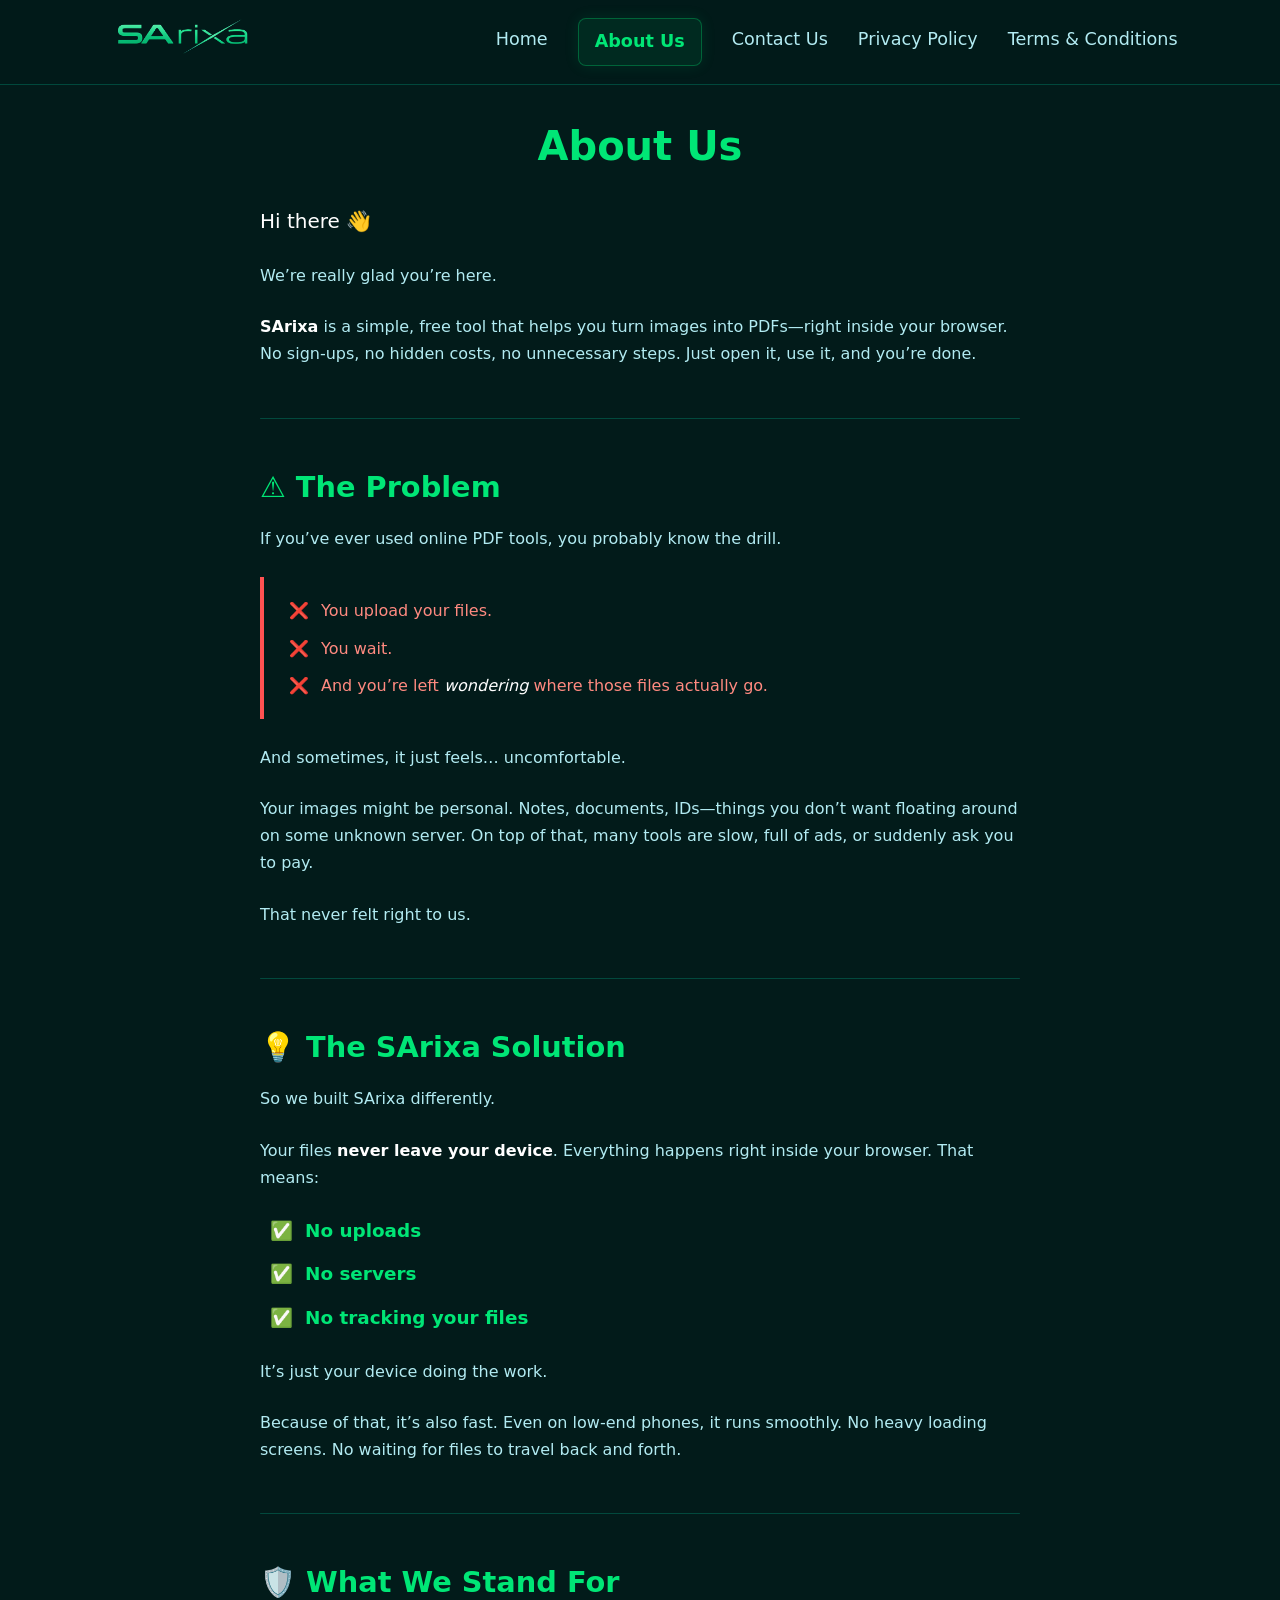
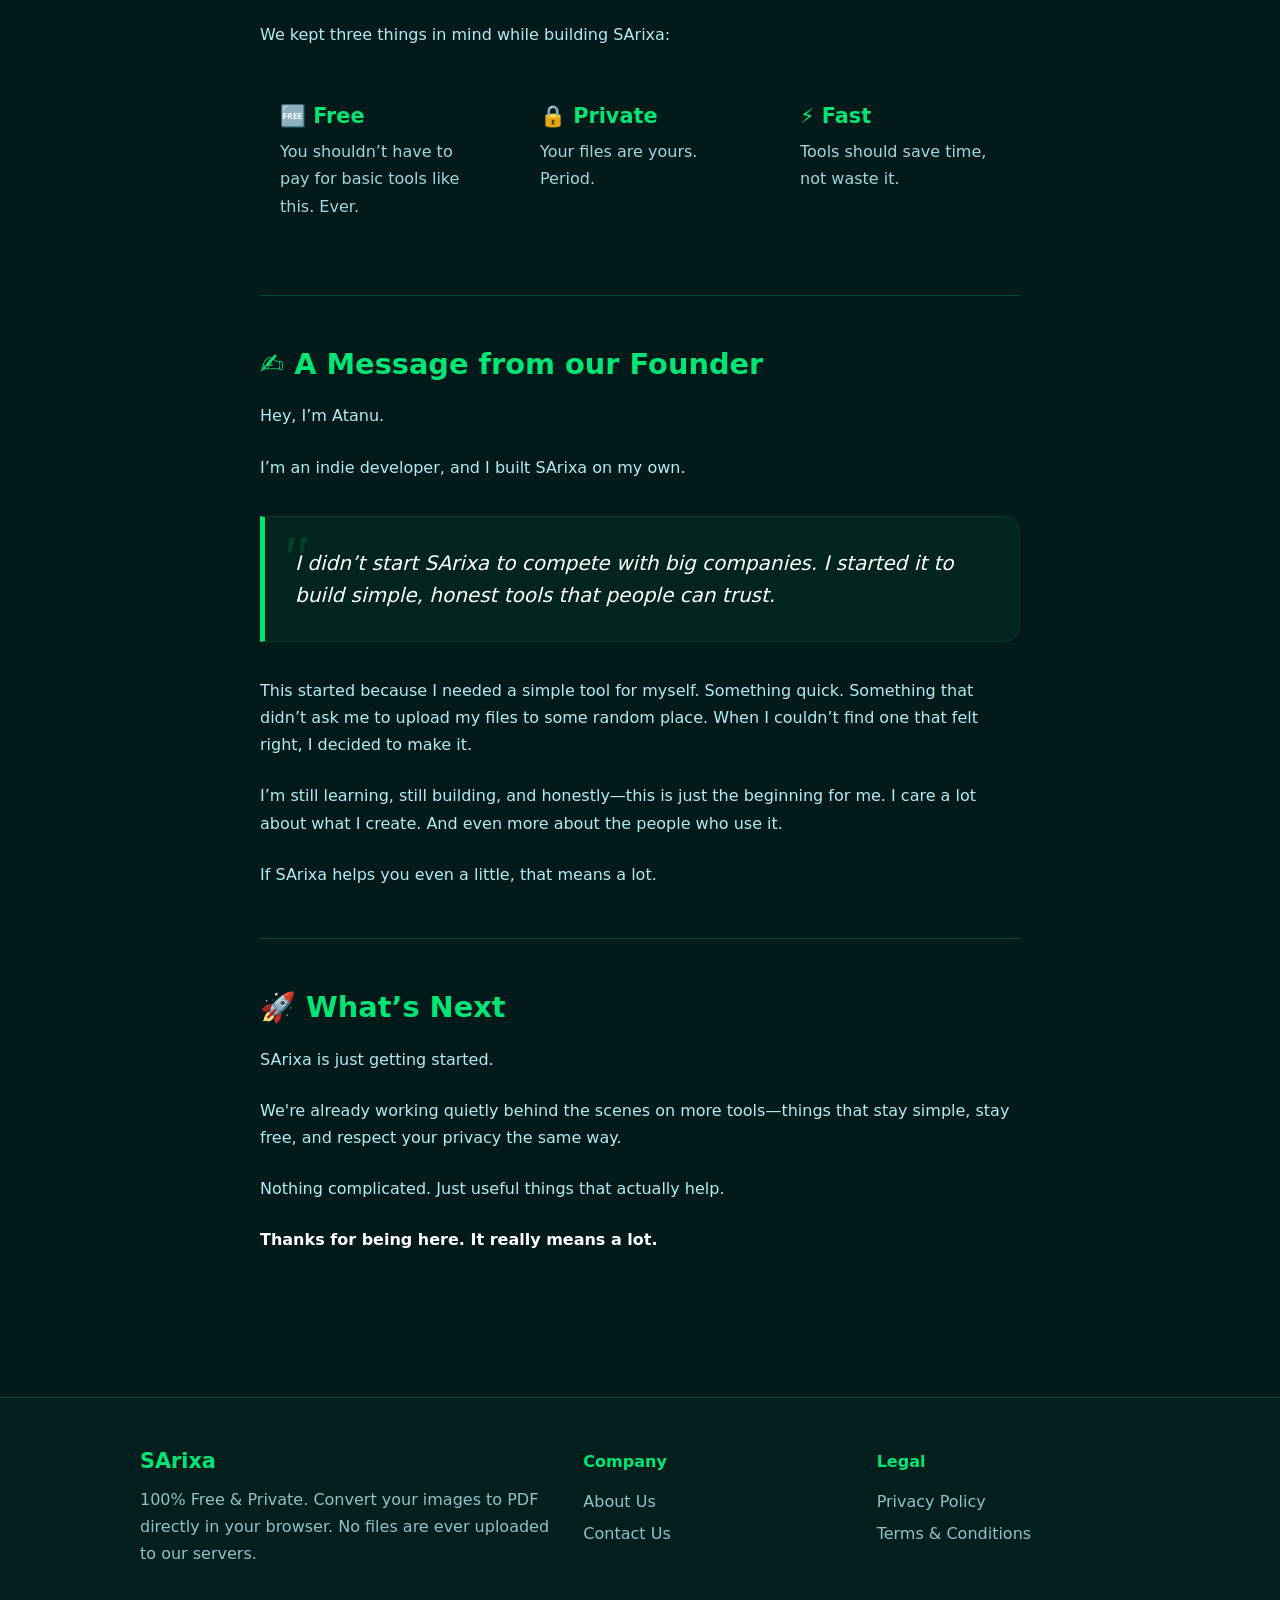
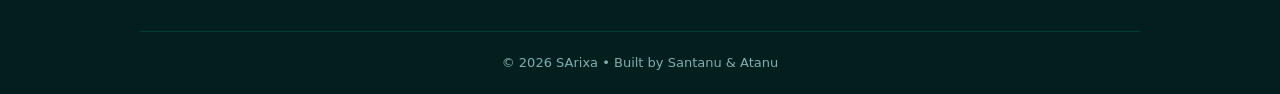
==== about.html @ 96900086 "Add files via upload" ====
<!DOCTYPE html>
<html lang="en">
<head>
    <meta charset="UTF-8">
    <meta name="viewport" content="width=device-width, initial-scale=1.0">
    
    <link rel="stylesheet" href="css/global.css">
    <link rel="icon" type="image/jpeg" href="assets/Main_logo.png">
    <link rel="preload" href="assets/SArixa_logo.png" as="image">
    <title>About Us • SArixa</title>
    
    <style>
        /* =========================================
           ABOUT US PAGE SPECIFIC STYLES
        ========================================= */
        .container {
            max-width: 800px;
            margin: 0 auto;
            padding: 120px 20px 80px;
        }

        h1, h2, h3 {
            color: var(--accent-primary);
            line-height: 1.3;
            margin-bottom: 1.2rem;
            font-weight: 700;
        }

        h1 {
            font-size: 2.5rem;
            margin-bottom: 2rem;
            text-align: center;
        }

        h2 {
            font-size: 1.8rem;
            margin-top: 1rem;
            display: flex;
            align-items: center;
            gap: 10px;
        }

        h3 {
            font-size: 1.3rem;
            margin-bottom: 0.5rem;
        }

        p { margin-bottom: 1.5rem; }
        strong, b { color: var(--text-bright); font-weight: 600; }
        em, i { color: var(--text-bright); font-style: italic; }

        hr {
            border: none;
            border-top: 1px solid rgba(0, 255, 200, 0.2);
            margin: 50px 0;
            border-radius: 2px;
        }

        /* The Problem Section - Warning Box */
        .problem-box {
            background: var(--warning-bg);
            border: 1px solid var(--warning-border);
            border-left: 4px solid var(--accent-secondary);
            border-radius: 0 12px 12px 0;
            padding: 20px 25px;
            margin: 25px 0;
        }

        .problem-box ul { list-style: none; }
        .problem-box li {
            margin-bottom: 10px;
            display: flex;
            align-items: flex-start;
            gap: 12px;
            color: #ff8a80;
        }
        .problem-box li:last-child { margin-bottom: 0; }

        /* The Solution Section - Check List */
        .solution-list {
            list-style: none;
            margin: 20px 0 25px 0;
            padding-left: 10px;
        }
        .solution-list li {
            margin-bottom: 12px;
            display: flex;
            align-items: center;
            gap: 12px;
            font-size: 1.15rem;
        }
        .solution-list li strong { color: var(--accent-primary); }

        /* What We Stand For - CSS Grid Cards */
        .values-grid {
            display: grid;
            grid-template-columns: repeat(auto-fit, minmax(220px, 1fr));
            gap: 20px;
            margin: 30px 0;
        }

        .value-card {
            background: var(--card-bg);
            border: 1px solid var(--card-border);
            border-radius: 12px;
            padding: 25px 20px;
            transition: transform 0.2s ease, box-shadow 0.2s ease;
        }

        .value-card:hover {
            transform: translateY(-3px);
            box-shadow: 0 8px 24px rgba(0, 230, 118, 0.08);
            border-color: rgba(0, 255, 200, 0.3);
        }

        .value-card p {
            margin-bottom: 0;
            font-size: 1rem;
            opacity: 0.9;
        }

        /* A Note From Me - Blockquote */
        .highlight-quote {
            background: rgba(0, 230, 118, 0.05);
            border: 1px solid rgba(0, 230, 118, 0.1);
            border-left: 5px solid var(--accent-primary);
            border-radius: 0 16px 16px 0;
            padding: 30px;
            margin: 35px 0;
            font-size: 1.25rem;
            font-style: italic;
            color: var(--text-bright);
            line-height: 1.6;
            position: relative;
        }

        .highlight-quote::before {
            content: '"';
            position: absolute;
            top: 10px;
            left: 15px;
            font-size: 4rem;
            color: rgba(0, 230, 118, 0.15);
            font-family: Georgia, serif;
            line-height: 1;
        }

        .intro-lead {
            font-size: 1.25rem;
            color: var(--text-bright);
        }
    </style>
</head>
<body>

    <header class="navbar">
       <div class="logo">
        <a href="index.html">
         <img src="assets/SArixa_logo.png" alt="SArixa Logo" width="160" height="40" fetchpriority="high">
        </a>
      </div>
      
      <div class="hamburger">
          <span></span>
          <span></span>
          <span></span>
      </div>

       <nav id="nav-links">
         <a href="index.html">Home</a>
         <a href="about.html">About Us</a>
         <a href="contact.html">Contact Us</a>
         <a href="privacy.html">Privacy Policy</a>
         <a href="terms.html">Terms & Conditions</a>
       </nav>
    </header>

    <main class="container">
        
        <h1>About Us</h1>
        
        <p class="intro-lead">Hi there 👋</p>
        <p>We’re really glad you’re here.</p>
        <p><strong>SArixa</strong> is a simple, free tool that helps you turn images into PDFs—right inside your browser. No sign-ups, no hidden costs, no unnecessary steps. Just open it, use it, and you’re done.</p>

        <hr>

        <h2>⚠️ The Problem</h2>
        <p>If you’ve ever used online PDF tools, you probably know the drill.</p>
        
        <div class="problem-box">
            <ul>
                <li>❌ <span>You upload your files.</span></li>
                <li>❌ <span>You wait.</span></li>
                <li>❌ <span>And you’re left <em>wondering</em> where those files actually go.</span></li>
            </ul>
        </div>

        <p>And sometimes, it just feels… uncomfortable.</p>
        <p>Your images might be personal. Notes, documents, IDs—things you don’t want floating around on some unknown server. On top of that, many tools are slow, full of ads, or suddenly ask you to pay.</p>
        <p>That never felt right to us.</p>

        <hr>

        <h2>💡 The SArixa Solution</h2>
        <p>So we built SArixa differently.</p>
        <p>Your files <strong>never leave your device</strong>. Everything happens right inside your browser. That means:</p>
        
        <ul class="solution-list">
            <li>✅ <strong>No uploads</strong></li>
            <li>✅ <strong>No servers</strong></li>
            <li>✅ <strong>No tracking your files</strong></li>
        </ul>

        <p>It’s just your device doing the work.</p>
        <p>Because of that, it’s also fast. Even on low-end phones, it runs smoothly. No heavy loading screens. No waiting for files to travel back and forth.</p>

        <hr>

        <h2>🛡️ What We Stand For</h2>
        <p>We kept three things in mind while building SArixa:</p>
        
        <div class="values-grid">
            <div class="value-card">
                <h3>🆓 Free</h3>
                <p>You shouldn’t have to pay for basic tools like this. Ever.</p>
            </div>
            <div class="value-card">
                <h3>🔒 Private</h3>
                <p>Your files are yours. Period.</p>
            </div>
            <div class="value-card">
                <h3>⚡ Fast</h3>
                <p>Tools should save time, not waste it.</p>
            </div>
        </div>

        <hr>

        <h2>✍️ A Message from our Founder</h2>
        <p>Hey, I’m Atanu.</p>
        <p>I’m an indie developer, and I built SArixa on my own.</p>

        <blockquote class="highlight-quote">
            I didn’t start SArixa to compete with big companies. I started it to build simple, honest tools that people can trust.
        </blockquote>

        <p>This started because I needed a simple tool for myself. Something quick. Something that didn’t ask me to upload my files to some random place. When I couldn’t find one that felt right, I decided to make it.</p>
        <p>I’m still learning, still building, and honestly—this is just the beginning for me. I care a lot about what I create. And even more about the people who use it.</p>
        <p>If SArixa helps you even a little, that means a lot.</p>

        <hr>

        <h2>🚀 What’s Next</h2>
        <p>SArixa is just getting started.</p>
        <p>We're already working quietly behind the scenes on more tools—things that stay simple, stay free, and respect your privacy the same way.</p>
        <p>Nothing complicated. Just useful things that actually help.</p>
        <p><strong>Thanks for being here. It really means a lot.</strong></p>

    </main>

    <footer class="footer">
        <div class="footer-container">
            <div class="footer-col brand-col">
                <h3>SArixa</h3>
                <p>100% Free & Private. Convert your images to PDF directly in your browser. No files are ever uploaded to our servers.</p>
            </div>

            <div class="footer-col">
                <h4>Company</h4>
                <ul>
                    <li><a href="about.html">About Us</a></li>
                    <li><a href="contact.html">Contact Us</a></li>
                </ul>
            </div>

            <div class="footer-col">
                <h4>Legal</h4>
                <ul>
                    <li><a href="privacy.html">Privacy Policy</a></li>
                    <li><a href="terms.html">Terms & Conditions</a></li>
                </ul>
            </div>
        </div>

        <div class="footer-bottom">
            © 2026 SArixa • Built by Santanu & Atanu
        </div>
    </footer>

    <script src="js/global.js" defer></script>

</body>
</html>
---- css/global.css ----
:root {
    --bg-color: #021b1a; --text-main: #b2ebf2; --text-bright: #ffffff;
    --accent-primary: #00e676; --accent-secondary: #ff5252;
}

* { box-sizing: border-box; margin: 0; padding: 0; }

body {
    background-color: var(--bg-color); color: var(--text-main);
    font-family: system-ui, -apple-system, sans-serif;
    line-height: 1.7; overflow-x: hidden; -webkit-font-smoothing: antialiased;
}

/* =========================================
   NAVBAR (DESKTOP)
========================================= */
.navbar {
    display: flex; justify-content: space-between; align-items: center;
    padding: 18px 8%; border-bottom: 1px solid rgba(0, 255, 200, 0.2);
    background: rgba(2, 27, 26, 0.95); backdrop-filter: blur(10px);
    position: fixed; top: 0; left: 0; width: 100%; z-index: 1000;
    transition: transform 0.3s ease-in-out;
}

.navbar.hidden-nav {
    transform: translateY(-100%);
}

.logo img { height: 40px; width: 160px; object-fit: contain; aspect-ratio: 4 / 1; }

.navbar nav { display: flex; align-items: center; gap: 30px; }

.navbar nav a {
    color: var(--text-main); text-decoration: none; font-size: 1.1rem;
    position: relative; padding-bottom: 5px; transition: 0.3s;
}

/* Magic Line (Hover State) */
.navbar nav a::after {
    content: ''; position: absolute; bottom: 0; left: 50%;
    transform: translateX(-50%); width: 0; height: 2px;
    background-color: var(--accent-primary); transition: 0.3s;
}
.navbar nav a:hover::after { width: 100%; }
.navbar nav a:hover { color: var(--accent-primary); }

/* Distinct Active State */
.navbar nav a.active {
    color: var(--accent-primary) !important; 
    font-weight: 700;
    background: rgba(0, 230, 118, 0.08); 
    padding: 8px 16px; 
    border: 1px solid rgba(0, 230, 118, 0.3); 
    border-radius: 8px;
    box-shadow: 0 0 15px rgba(0, 230, 118, 0.1); 
}
.navbar nav a.active::after {
    display: none; /* Hide magic line on active page */
}

/* Hamburger Icon */
.hamburger { display: none; flex-direction: column; cursor: pointer; gap: 5px; z-index: 1001; }
.hamburger span { width: 25px; height: 3px; background: var(--accent-primary); border-radius: 3px; transition: 0.3s; }

/* =========================================
   FOOTER
========================================= */
.footer { background: rgba(0, 255, 200, 0.02); border-top: 1px solid rgba(0, 255, 200, 0.2); padding: 50px 20px 20px; margin-top: 40px; }
.footer-container { max-width: 1000px; margin: 0 auto; display: flex; flex-wrap: wrap; justify-content: space-between; gap: 30px; }
.footer-col { flex: 1 1 150px; } .brand-col { flex: 1 1 300px; }
.footer h3, .footer h4 { margin: 0 0 10px 0; color: var(--accent-primary); }
.footer p, .footer a { color: var(--text-main); text-decoration: none; opacity: 0.8; transition: 0.3s; }
.footer a:hover { color: var(--accent-primary); opacity: 1; }
.footer ul { list-style: none; line-height: 2; }
.footer-bottom { max-width: 1000px; margin: 40px auto 0; padding-top: 20px; border-top: 1px solid rgba(0, 255, 200, 0.2); text-align: center; font-size: 13px; opacity: 0.7; }

/* =========================================
   MOBILE RESPONSIVE (NAVBAR)
========================================= */
@media (max-width: 900px) {
    .hamburger { display: flex; }
    .navbar nav {
        position: absolute; top: 100%; left: 0; width: 100%;
        background: #021b1a; flex-direction: column; gap: 10px;
        padding: 0; max-height: 0; overflow: hidden; opacity: 0;
        transition: 0.4s ease-in-out; border-bottom: 0 solid rgba(0, 255, 200, 0.2);
    }
    .navbar nav.active { max-height: 400px; padding: 20px 0; opacity: 1; border-bottom: 1px solid rgba(0, 255, 200, 0.2); }
    .navbar nav a {
        width: 80%; text-align: center; padding: 10px; border: 1px solid rgba(0, 255, 200, 0.4);
        border-radius: 8px; background: rgba(0, 255, 200, 0.05); font-weight: 500;
    }
    .navbar nav a::after { display: none; }
    
    /* Hover state for mobile */
    .navbar nav a:hover { background: rgba(0, 255, 200, 0.15); transform: translateY(-2px); }
    
    /* Distinct Active state for mobile */
    .navbar nav a.active { 
        background: rgba(0, 230, 118, 0.2) !important; 
        border-color: var(--accent-primary) !important; 
        transform: scale(1.05); 
    }
}
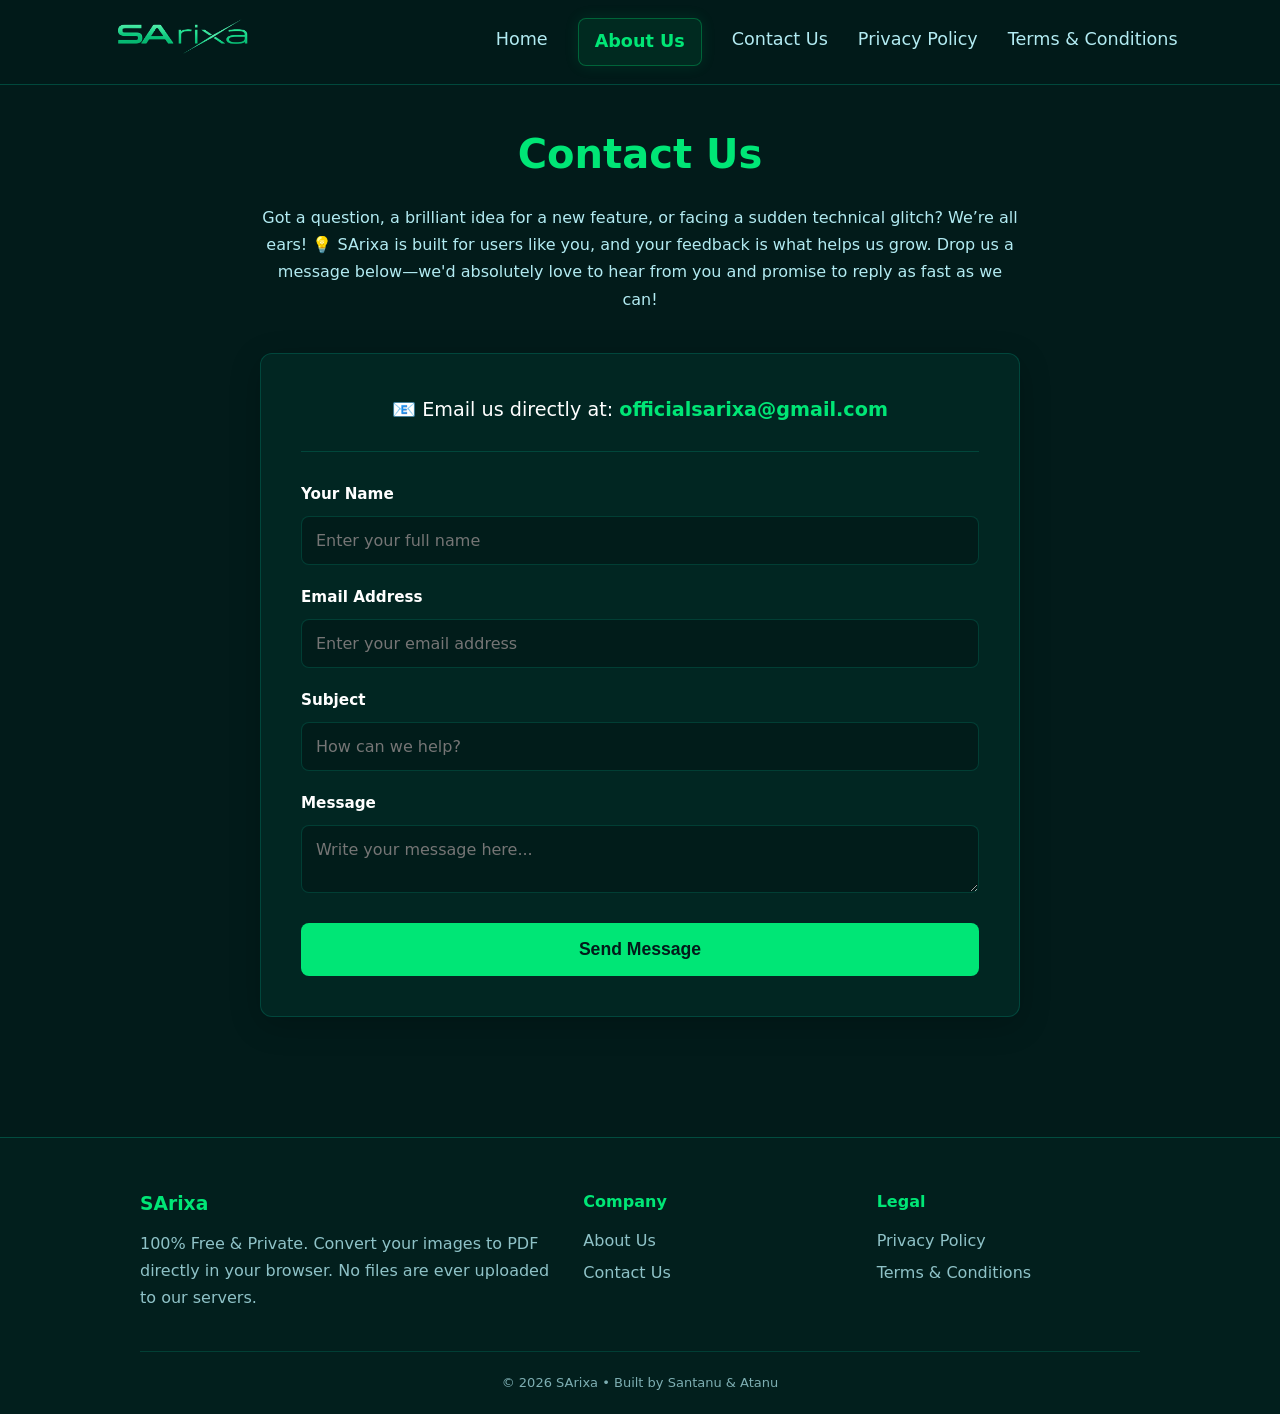
==== commit 78c5130a: "" ====
--- a/about.html
+++ b/about.html
@@ -4,151 +4,170 @@
     <meta charset="UTF-8">
     <meta name="viewport" content="width=device-width, initial-scale=1.0">
     
+    <title>Contact Us • SArixa</title>
+    <meta name="description" content="Get in touch with SArixa. Have a question, feedback, or facing a glitch with our free Image to PDF converter? Drop us a message today!">
+    <link rel="canonical" href="https://sarixa-tools.vercel.app/contact.html">
+    
+    <meta property="og:title" content="Contact Us • SArixa">
+    <meta property="og:description" content="Get in touch with SArixa. Have a question, feedback, or facing a glitch? Drop us a message today!">
+    <meta property="og:type" content="website">
+    <meta property="og:url" content="https://sarixa-tools.vercel.app/contact.html">
+    <meta property="og:image" content="https://sarixa-tools.vercel.app/assets/SArixa_logo.png">
+
+    <script type="application/ld+json">
+    {
+      "@context": "https://schema.org",
+      "@type": "ContactPage",
+      "name": "SArixa Contact Support",
+      "url": "https://sarixa-tools.vercel.app/contact.html",
+      "description": "Contact page for SArixa Image to PDF converter. Send us your feedback or support requests."
+    }
+    </script>
+    
     <link rel="stylesheet" href="css/global.css">
-    <link rel="icon" type="image/jpeg" href="assets/Main_logo.png">
-    <link rel="preload" href="assets/SArixa_logo.png" as="image">
-    <title>About Us • SArixa</title>
+    
+    <link rel="icon" type="image/png" href="assets/Main_logo.png">
+    <link rel="preload" href="assets/SArixa_logo.png" as="image" fetchpriority="high">
     
     <style>
         /* =========================================
-           ABOUT US PAGE SPECIFIC STYLES
+           CONTACT PAGE SPECIFIC STYLES
         ========================================= */
+        /* Minimal Reset for CLS Prevention */
+        body { margin: 0; padding: 0; }
+        img { max-width: 100%; height: auto; }
+
+        :root {
+            /* এই পেজের ফর্মের ইনপুটের জন্য আলাদা ব্যাকগ্রাউন্ড কালার */
+            --input-bg: rgba(2, 27, 26, 0.8);
+        }
+
         .container {
             max-width: 800px;
             margin: 0 auto;
             padding: 120px 20px 80px;
         }
 
-        h1, h2, h3 {
-            color: var(--accent-primary);
-            line-height: 1.3;
-            margin-bottom: 1.2rem;
+        h1 {
+            color: var(--accent-primary, #00e676);
+            font-size: 2.5rem;
+            margin-bottom: 1rem;
+            text-align: center;
             font-weight: 700;
         }
 
-        h1 {
-            font-size: 2.5rem;
-            margin-bottom: 2rem;
+        .intro-text {
             text-align: center;
-        }
-
-        h2 {
-            font-size: 1.8rem;
-            margin-top: 1rem;
+            margin-bottom: 40px;
+        }
+
+        .contact-container {
+            background: var(--card-bg, rgba(0, 255, 200, 0.05));
+            border: 1px solid var(--card-border, rgba(0, 255, 200, 0.15));
+            border-radius: 12px;
+            padding: 40px;
+            box-shadow: 0 8px 32px rgba(0,0,0,0.2);
+        }
+
+        .email-info {
+            text-align: center;
+            font-size: 1.2rem;
+            margin-bottom: 30px;
+            padding-bottom: 25px;
+            border-bottom: 1px solid var(--card-border, rgba(0, 255, 200, 0.15));
+            color: var(--text-bright, #fff);
+        }
+
+        .email-info a {
+            color: var(--accent-primary, #00e676);
+            text-decoration: none;
+            font-weight: 600;
+        }
+
+        .contact-form {
             display: flex;
-            align-items: center;
-            gap: 10px;
-        }
-
-        h3 {
-            font-size: 1.3rem;
-            margin-bottom: 0.5rem;
-        }
-
-        p { margin-bottom: 1.5rem; }
-        strong, b { color: var(--text-bright); font-weight: 600; }
-        em, i { color: var(--text-bright); font-style: italic; }
-
-        hr {
+            flex-direction: column;
+            gap: 20px;
+        }
+
+        .form-group {
+            display: flex;
+            flex-direction: column;
+            gap: 8px;
+        }
+
+        .contact-form label {
+            color: var(--text-bright, #fff);
+            font-weight: 600;
+            font-size: 0.95rem;
+        }
+
+        .contact-form input, 
+        .contact-form textarea {
+            width: 100%;
+            padding: 14px;
+            background-color: var(--input-bg);
+            border: 1px solid var(--card-border, rgba(0, 255, 200, 0.15));
+            border-radius: 8px;
+            color: var(--text-bright, #fff);
+            font-size: 1rem;
+            font-family: inherit;
+            transition: all 0.3s ease;
+        }
+
+        .contact-form input:focus, 
+        .contact-form textarea:focus {
+            outline: none;
+            border-color: var(--accent-primary, #00e676);
+            box-shadow: 0 0 0 2px rgba(0, 230, 118, 0.2);
+        }
+
+        .submit-btn {
+            background-color: var(--accent-primary, #00e676);
+            color: #021b1a;
             border: none;
-            border-top: 1px solid rgba(0, 255, 200, 0.2);
-            margin: 50px 0;
-            border-radius: 2px;
-        }
-
-        /* The Problem Section - Warning Box */
-        .problem-box {
-            background: var(--warning-bg);
-            border: 1px solid var(--warning-border);
-            border-left: 4px solid var(--accent-secondary);
-            border-radius: 0 12px 12px 0;
-            padding: 20px 25px;
-            margin: 25px 0;
-        }
-
-        .problem-box ul { list-style: none; }
-        .problem-box li {
-            margin-bottom: 10px;
-            display: flex;
-            align-items: flex-start;
-            gap: 12px;
-            color: #ff8a80;
-        }
-        .problem-box li:last-child { margin-bottom: 0; }
-
-        /* The Solution Section - Check List */
-        .solution-list {
-            list-style: none;
-            margin: 20px 0 25px 0;
-            padding-left: 10px;
-        }
-        .solution-list li {
-            margin-bottom: 12px;
-            display: flex;
-            align-items: center;
-            gap: 12px;
-            font-size: 1.15rem;
-        }
-        .solution-list li strong { color: var(--accent-primary); }
-
-        /* What We Stand For - CSS Grid Cards */
-        .values-grid {
-            display: grid;
-            grid-template-columns: repeat(auto-fit, minmax(220px, 1fr));
-            gap: 20px;
-            margin: 30px 0;
-        }
-
-        .value-card {
-            background: var(--card-bg);
-            border: 1px solid var(--card-border);
-            border-radius: 12px;
-            padding: 25px 20px;
-            transition: transform 0.2s ease, box-shadow 0.2s ease;
-        }
-
-        .value-card:hover {
-            transform: translateY(-3px);
-            box-shadow: 0 8px 24px rgba(0, 230, 118, 0.08);
-            border-color: rgba(0, 255, 200, 0.3);
-        }
-
-        .value-card p {
-            margin-bottom: 0;
-            font-size: 1rem;
-            opacity: 0.9;
-        }
-
-        /* A Note From Me - Blockquote */
-        .highlight-quote {
-            background: rgba(0, 230, 118, 0.05);
-            border: 1px solid rgba(0, 230, 118, 0.1);
-            border-left: 5px solid var(--accent-primary);
-            border-radius: 0 16px 16px 0;
-            padding: 30px;
-            margin: 35px 0;
-            font-size: 1.25rem;
-            font-style: italic;
-            color: var(--text-bright);
-            line-height: 1.6;
-            position: relative;
-        }
-
-        .highlight-quote::before {
-            content: '"';
-            position: absolute;
-            top: 10px;
-            left: 15px;
-            font-size: 4rem;
-            color: rgba(0, 230, 118, 0.15);
-            font-family: Georgia, serif;
-            line-height: 1;
-        }
-
-        .intro-lead {
-            font-size: 1.25rem;
-            color: var(--text-bright);
-        }
+            padding: 16px;
+            font-size: 1.1rem;
+            border-radius: 8px;
+            cursor: pointer;
+            transition: all 0.3s ease;
+            font-weight: bold;
+            margin-top: 10px;
+        }
+
+        .submit-btn:hover:not(:disabled) {
+            background-color: #00c853;
+            transform: translateY(-2px);
+            box-shadow: 0 8px 24px rgba(0, 230, 118, 0.2);
+        }
+
+        .submit-btn:disabled {
+            opacity: 0.6;
+            cursor: not-allowed;
+        }
+
+        /* Success/Error Message Style */
+        #status {
+            display: none;
+            text-align: center;
+            padding: 15px;
+            margin-top: 20px;
+            border-radius: 8px;
+            font-weight: 600;
+            animation: fadeIn 0.5s ease;
+        }
+
+        @keyframes fadeIn {
+            from { opacity: 0; transform: translateY(-10px); }
+            to { opacity: 1; transform: translateY(0); }
+        }
+
+        @media (max-width: 900px) {
+            .contact-container { padding: 25px 20px; }
+        }
+
+        /* Footer optimization */
+        .footer { content-visibility: auto; contain-intrinsic-size: 1000px; }
     </style>
 </head>
 <body>
@@ -156,11 +175,11 @@
     <header class="navbar">
        <div class="logo">
         <a href="index.html">
-         <img src="assets/SArixa_logo.png" alt="SArixa Logo" width="160" height="40" fetchpriority="high">
+         <img src="assets/SArixa_logo.png" alt="SArixa Logo" width="160" height="40" fetchpriority="high" loading="eager">
         </a>
       </div>
       
-      <div class="hamburger">
+      <div class="hamburger" role="button" aria-label="Toggle navigation menu" tabindex="0">
           <span></span>
           <span></span>
           <span></span>
@@ -176,87 +195,41 @@
     </header>
 
     <main class="container">
-        
-        <h1>About Us</h1>
-        
-        <p class="intro-lead">Hi there 👋</p>
-        <p>We’re really glad you’re here.</p>
-        <p><strong>SArixa</strong> is a simple, free tool that helps you turn images into PDFs—right inside your browser. No sign-ups, no hidden costs, no unnecessary steps. Just open it, use it, and you’re done.</p>
-
-        <hr>
-
-        <h2>⚠️ The Problem</h2>
-        <p>If you’ve ever used online PDF tools, you probably know the drill.</p>
-        
-        <div class="problem-box">
-            <ul>
-                <li>❌ <span>You upload your files.</span></li>
-                <li>❌ <span>You wait.</span></li>
-                <li>❌ <span>And you’re left <em>wondering</em> where those files actually go.</span></li>
-            </ul>
+        <h1>Contact Us</h1>
+        <p class="intro-text">Got a question, a brilliant idea for a new feature, or facing a sudden technical glitch? We’re all ears! 💡 SArixa is built for users like you, and your feedback is what helps us grow. Drop us a message below—we'd absolutely love to hear from you and promise to reply as fast as we can!</p>
+
+        <div class="contact-container">
+            <div class="email-info">
+                📧 Email us directly at: <a href="mailto:officialsarixa@gmail.com">officialsarixa@gmail.com</a>
+            </div>
+
+            <form id="my-form" class="contact-form" action="https://formspree.io/f/xqegoynd" method="POST">
+                
+                <div class="form-group">
+                    <label for="name">Your Name</label>
+                    <input type="text" id="name" name="name" placeholder="Enter your full name" required autocomplete="name">
+                </div>
+                
+                <div class="form-group">
+                    <label for="email">Email Address</label>
+                    <input type="email" id="email" name="email" placeholder="Enter your email address" required autocomplete="email">
+                </div>
+
+                <div class="form-group">
+                    <label for="subject">Subject</label>
+                    <input type="text" id="subject" name="subject" placeholder="How can we help?" required autocomplete="off">
+                </div>
+
+                <div class="form-group">
+                    <label for="message">Message</label>
+                    <textarea id="message" name="message" placeholder="Write your message here..." required></textarea>
+                </div>
+
+                <button type="submit" id="submit-btn" class="submit-btn">Send Message</button>
+                
+                <div id="status"></div>
+            </form>
         </div>
-
-        <p>And sometimes, it just feels… uncomfortable.</p>
-        <p>Your images might be personal. Notes, documents, IDs—things you don’t want floating around on some unknown server. On top of that, many tools are slow, full of ads, or suddenly ask you to pay.</p>
-        <p>That never felt right to us.</p>
-
-        <hr>
-
-        <h2>💡 The SArixa Solution</h2>
-        <p>So we built SArixa differently.</p>
-        <p>Your files <strong>never leave your device</strong>. Everything happens right inside your browser. That means:</p>
-        
-        <ul class="solution-list">
-            <li>✅ <strong>No uploads</strong></li>
-            <li>✅ <strong>No servers</strong></li>
-            <li>✅ <strong>No tracking your files</strong></li>
-        </ul>
-
-        <p>It’s just your device doing the work.</p>
-        <p>Because of that, it’s also fast. Even on low-end phones, it runs smoothly. No heavy loading screens. No waiting for files to travel back and forth.</p>
-
-        <hr>
-
-        <h2>🛡️ What We Stand For</h2>
-        <p>We kept three things in mind while building SArixa:</p>
-        
-        <div class="values-grid">
-            <div class="value-card">
-                <h3>🆓 Free</h3>
-                <p>You shouldn’t have to pay for basic tools like this. Ever.</p>
-            </div>
-            <div class="value-card">
-                <h3>🔒 Private</h3>
-                <p>Your files are yours. Period.</p>
-            </div>
-            <div class="value-card">
-                <h3>⚡ Fast</h3>
-                <p>Tools should save time, not waste it.</p>
-            </div>
-        </div>
-
-        <hr>
-
-        <h2>✍️ A Message from our Founder</h2>
-        <p>Hey, I’m Atanu.</p>
-        <p>I’m an indie developer, and I built SArixa on my own.</p>
-
-        <blockquote class="highlight-quote">
-            I didn’t start SArixa to compete with big companies. I started it to build simple, honest tools that people can trust.
-        </blockquote>
-
-        <p>This started because I needed a simple tool for myself. Something quick. Something that didn’t ask me to upload my files to some random place. When I couldn’t find one that felt right, I decided to make it.</p>
-        <p>I’m still learning, still building, and honestly—this is just the beginning for me. I care a lot about what I create. And even more about the people who use it.</p>
-        <p>If SArixa helps you even a little, that means a lot.</p>
-
-        <hr>
-
-        <h2>🚀 What’s Next</h2>
-        <p>SArixa is just getting started.</p>
-        <p>We're already working quietly behind the scenes on more tools—things that stay simple, stay free, and respect your privacy the same way.</p>
-        <p>Nothing complicated. Just useful things that actually help.</p>
-        <p><strong>Thanks for being here. It really means a lot.</strong></p>
-
     </main>
 
     <footer class="footer">
@@ -288,6 +261,62 @@
         </div>
     </footer>
 
+    <script>
+        // Form Submission Logic (AJAX) - Unchanged
+        var form = document.getElementById("my-form");
+        
+        async function handleSubmit(event) {
+            event.preventDefault();
+            var status = document.getElementById("status");
+            var button = document.getElementById("submit-btn");
+            var data = new FormData(event.target);
+            
+            // Disable button and show sending status
+            button.disabled = true;
+            button.innerHTML = "Sending...";
+
+            fetch(event.target.action, {
+                method: form.method,
+                body: data,
+                headers: {
+                    'Accept': 'application/json'
+                }
+            }).then(response => {
+                if (response.ok) {
+                    // Success Styling
+                    status.innerHTML = "✅ Success! Your message has been sent to our team.";
+                    status.style.display = "block";
+                    status.style.backgroundColor = "rgba(0, 230, 118, 0.15)";
+                    status.style.color = "#00e676";
+                    status.style.border = "1px solid var(--accent-primary, #00e676)";
+                    form.reset(); // Clear form
+                    button.innerHTML = "Sent Successfully!";
+                } else {
+                    response.json().then(data => {
+                        status.style.display = "block";
+                        status.style.backgroundColor = "rgba(255, 82, 82, 0.15)";
+                        status.style.color = "#ff5252";
+                        if (Object.hasOwn(data, 'errors')) {
+                            status.innerHTML = data["errors"].map(error => error["message"]).join(", ");
+                        } else {
+                            status.innerHTML = "Oops! There was a problem submitting your form";
+                        }
+                    })
+                }
+            }).catch(error => {
+                status.style.display = "block";
+                status.innerHTML = "Oops! Connection error. Please try again.";
+            }).finally(() => {
+                // Keep button disabled for 3 seconds then reset
+                setTimeout(() => {
+                    button.disabled = false;
+                    button.innerHTML = "Send Message";
+                }, 3000);
+            });
+        }
+        form.addEventListener("submit", handleSubmit);
+    </script>
+    
     <script src="js/global.js" defer></script>
 
 </body>
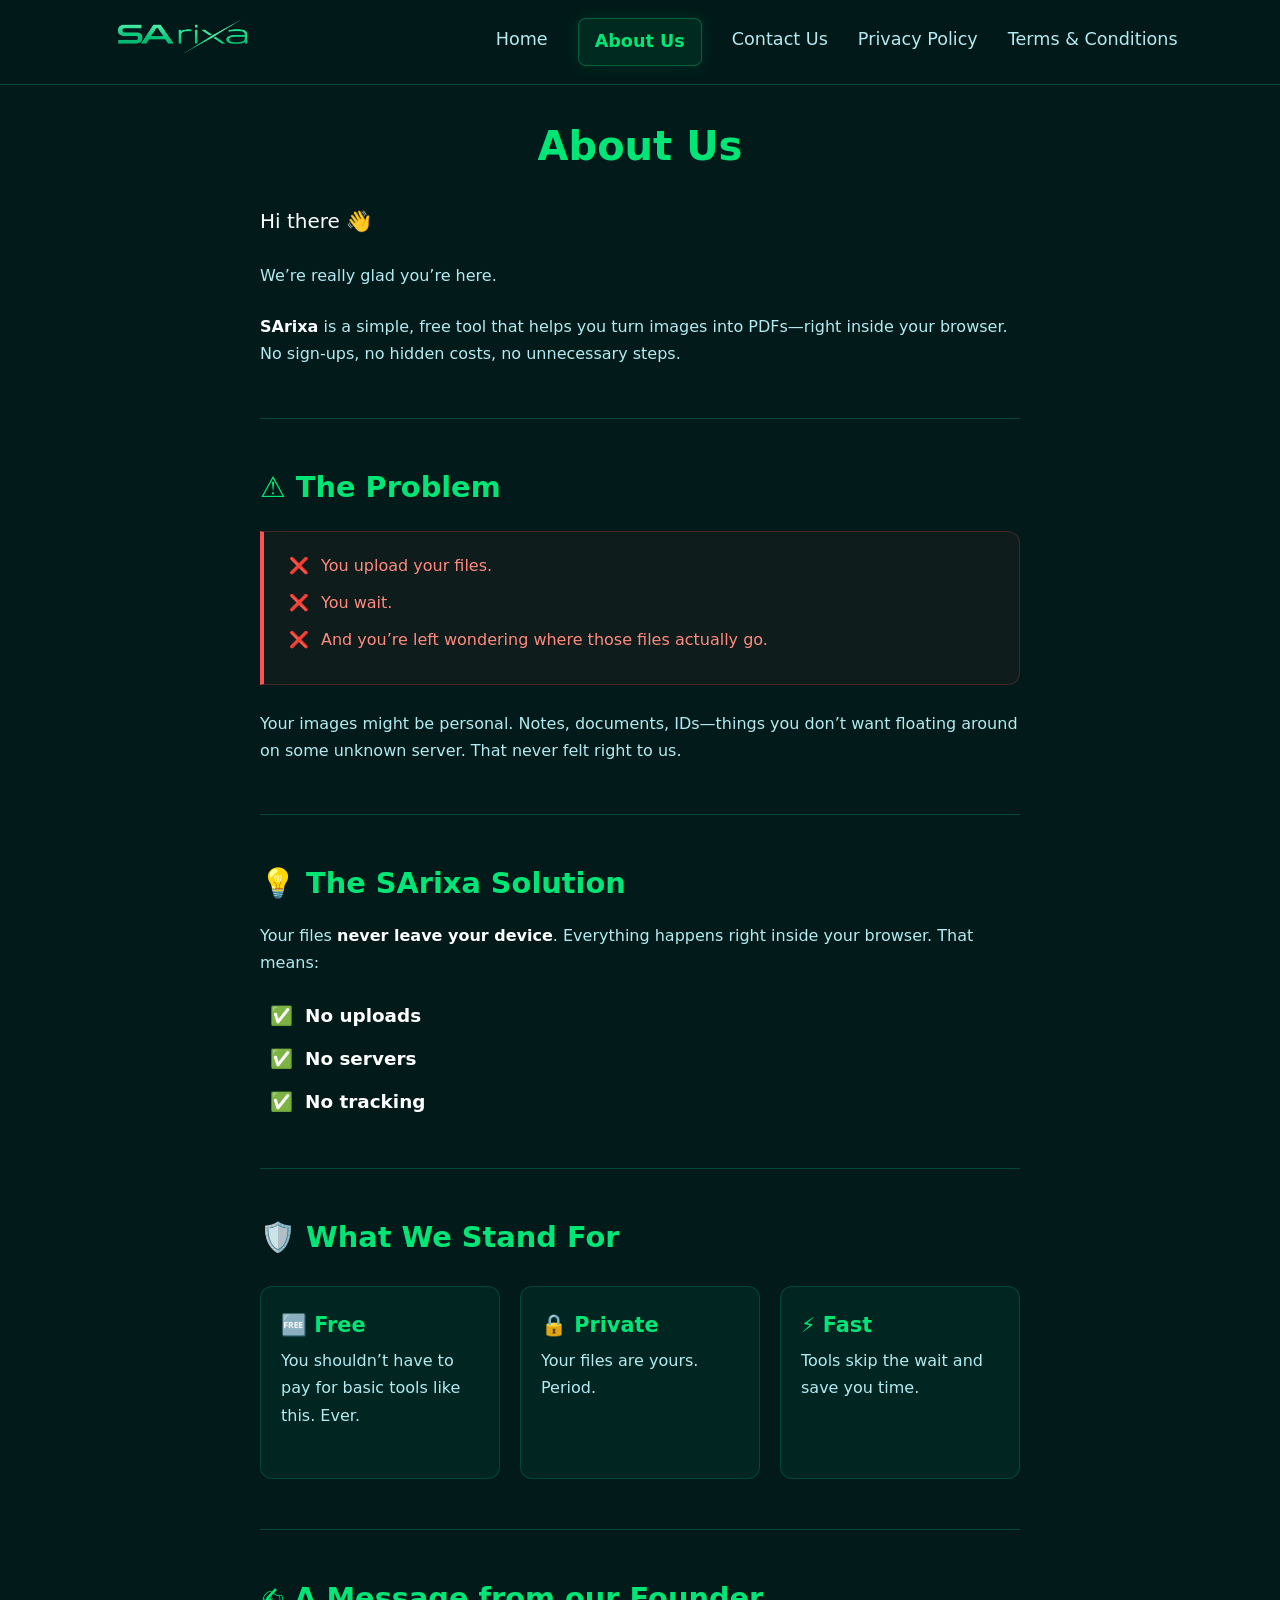
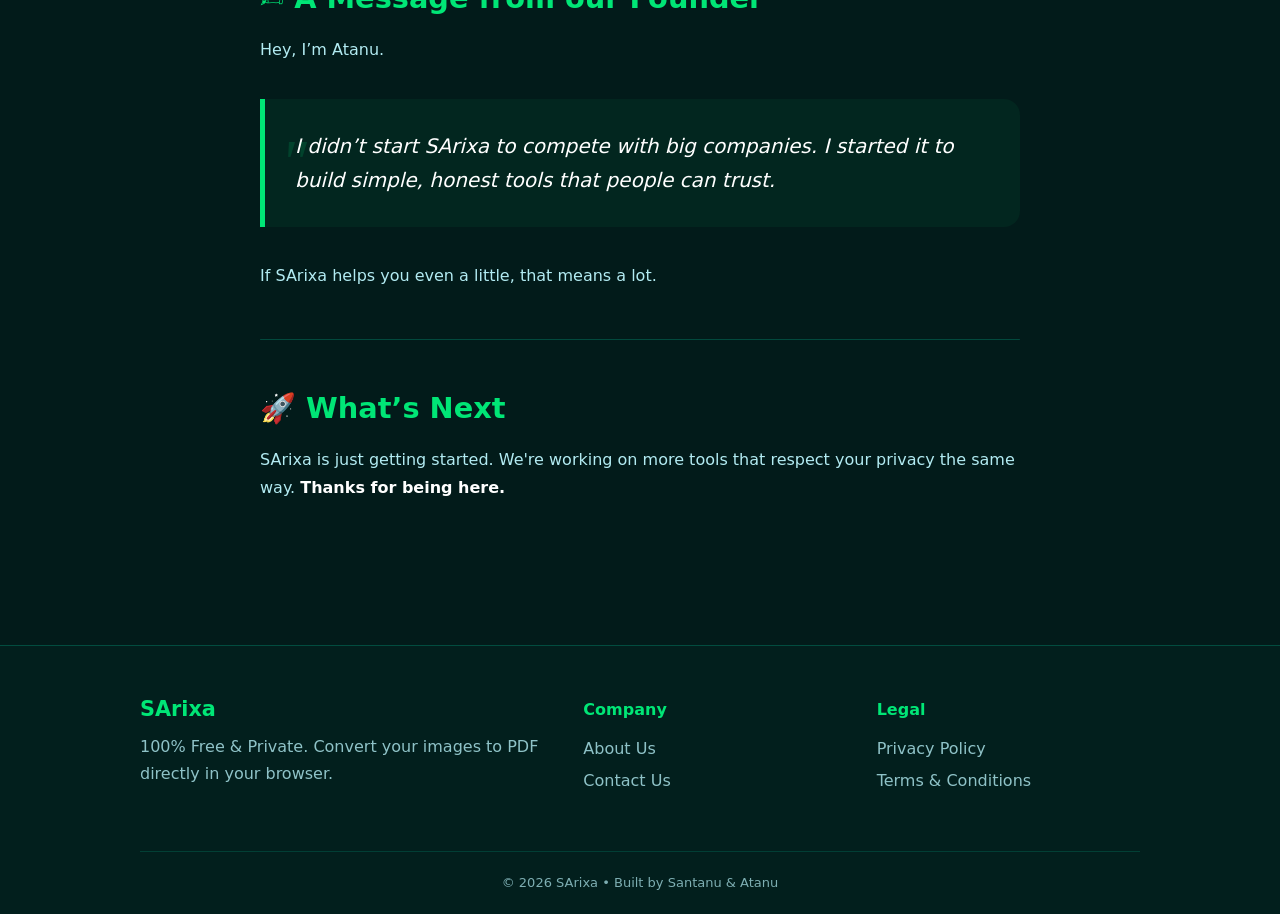
==== commit 7c289603: "" ====
--- a/about.html
+++ b/about.html
@@ -4,23 +4,28 @@
     <meta charset="UTF-8">
     <meta name="viewport" content="width=device-width, initial-scale=1.0">
     
-    <title>Contact Us • SArixa</title>
-    <meta name="description" content="Get in touch with SArixa. Have a question, feedback, or facing a glitch with our free Image to PDF converter? Drop us a message today!">
-    <link rel="canonical" href="https://sarixa-tools.vercel.app/contact.html">
+    <title>About Us • SArixa</title>
+    <meta name="description" content="Learn more about SArixa, a 100% free and private image to PDF converter. Built with privacy in mind, processing files entirely in your browser.">
+    <link rel="canonical" href="https://sarixa-tools.vercel.app/about.html">
     
-    <meta property="og:title" content="Contact Us • SArixa">
-    <meta property="og:description" content="Get in touch with SArixa. Have a question, feedback, or facing a glitch? Drop us a message today!">
+    <meta property="og:title" content="About Us • SArixa">
+    <meta property="og:description" content="Learn more about SArixa, a 100% free and private image to PDF converter. Built with privacy in mind.">
     <meta property="og:type" content="website">
-    <meta property="og:url" content="https://sarixa-tools.vercel.app/contact.html">
+    <meta property="og:url" content="https://sarixa-tools.vercel.app/about.html">
     <meta property="og:image" content="https://sarixa-tools.vercel.app/assets/SArixa_logo.png">
 
     <script type="application/ld+json">
     {
       "@context": "https://schema.org",
-      "@type": "ContactPage",
-      "name": "SArixa Contact Support",
-      "url": "https://sarixa-tools.vercel.app/contact.html",
-      "description": "Contact page for SArixa Image to PDF converter. Send us your feedback or support requests."
+      "@type": "AboutPage",
+      "mainEntity": {
+        "@type": "Organization",
+        "name": "SArixa",
+        "url": "https://sarixa-tools.vercel.app/",
+        "logo": "https://sarixa-tools.vercel.app/assets/Main_logo.png",
+        "description": "SArixa is a 100% private, free Image to PDF converter. Processing happens directly in your browser.",
+        "founder": { "@type": "Person", "name": "Atanu" }
+      }
     }
     </script>
     
@@ -30,144 +35,26 @@
     <link rel="preload" href="assets/SArixa_logo.png" as="image" fetchpriority="high">
     
     <style>
-        /* =========================================
-           CONTACT PAGE SPECIFIC STYLES
-        ========================================= */
-        /* Minimal Reset for CLS Prevention */
-        body { margin: 0; padding: 0; }
-        img { max-width: 100%; height: auto; }
-
-        :root {
-            /* এই পেজের ফর্মের ইনপুটের জন্য আলাদা ব্যাকগ্রাউন্ড কালার */
-            --input-bg: rgba(2, 27, 26, 0.8);
-        }
-
-        .container {
-            max-width: 800px;
-            margin: 0 auto;
-            padding: 120px 20px 80px;
-        }
-
-        h1 {
-            color: var(--accent-primary, #00e676);
-            font-size: 2.5rem;
-            margin-bottom: 1rem;
-            text-align: center;
-            font-weight: 700;
-        }
-
-        .intro-text {
-            text-align: center;
-            margin-bottom: 40px;
-        }
-
-        .contact-container {
-            background: var(--card-bg, rgba(0, 255, 200, 0.05));
-            border: 1px solid var(--card-border, rgba(0, 255, 200, 0.15));
-            border-radius: 12px;
-            padding: 40px;
-            box-shadow: 0 8px 32px rgba(0,0,0,0.2);
-        }
-
-        .email-info {
-            text-align: center;
-            font-size: 1.2rem;
-            margin-bottom: 30px;
-            padding-bottom: 25px;
-            border-bottom: 1px solid var(--card-border, rgba(0, 255, 200, 0.15));
-            color: var(--text-bright, #fff);
-        }
-
-        .email-info a {
-            color: var(--accent-primary, #00e676);
-            text-decoration: none;
-            font-weight: 600;
-        }
-
-        .contact-form {
-            display: flex;
-            flex-direction: column;
-            gap: 20px;
-        }
-
-        .form-group {
-            display: flex;
-            flex-direction: column;
-            gap: 8px;
-        }
-
-        .contact-form label {
-            color: var(--text-bright, #fff);
-            font-weight: 600;
-            font-size: 0.95rem;
-        }
-
-        .contact-form input, 
-        .contact-form textarea {
-            width: 100%;
-            padding: 14px;
-            background-color: var(--input-bg);
-            border: 1px solid var(--card-border, rgba(0, 255, 200, 0.15));
-            border-radius: 8px;
-            color: var(--text-bright, #fff);
-            font-size: 1rem;
-            font-family: inherit;
-            transition: all 0.3s ease;
-        }
-
-        .contact-form input:focus, 
-        .contact-form textarea:focus {
-            outline: none;
-            border-color: var(--accent-primary, #00e676);
-            box-shadow: 0 0 0 2px rgba(0, 230, 118, 0.2);
-        }
-
-        .submit-btn {
-            background-color: var(--accent-primary, #00e676);
-            color: #021b1a;
-            border: none;
-            padding: 16px;
-            font-size: 1.1rem;
-            border-radius: 8px;
-            cursor: pointer;
-            transition: all 0.3s ease;
-            font-weight: bold;
-            margin-top: 10px;
-        }
-
-        .submit-btn:hover:not(:disabled) {
-            background-color: #00c853;
-            transform: translateY(-2px);
-            box-shadow: 0 8px 24px rgba(0, 230, 118, 0.2);
-        }
-
-        .submit-btn:disabled {
-            opacity: 0.6;
-            cursor: not-allowed;
-        }
-
-        /* Success/Error Message Style */
-        #status {
-            display: none;
-            text-align: center;
-            padding: 15px;
-            margin-top: 20px;
-            border-radius: 8px;
-            font-weight: 600;
-            animation: fadeIn 0.5s ease;
-        }
-
-        @keyframes fadeIn {
-            from { opacity: 0; transform: translateY(-10px); }
-            to { opacity: 1; transform: translateY(0); }
-        }
-
-        @media (max-width: 900px) {
-            .contact-container { padding: 25px 20px; }
-        }
-
-        /* Footer optimization */
-        .footer { content-visibility: auto; contain-intrinsic-size: 1000px; }
+        /* About Us Page Specific Styles */
+        .container { max-width: 800px; margin: 0 auto; padding: 120px 20px 80px; }
+        h1, h2, h3 { color: var(--accent-primary, #00e676); line-height: 1.3; margin-bottom: 1.2rem; font-weight: 700; }
+        h1 { font-size: 2.5rem; margin-bottom: 2rem; text-align: center; }
+        h2 { font-size: 1.8rem; margin-top: 1rem; display: flex; align-items: center; gap: 10px; }
+        h3 { font-size: 1.3rem; margin-bottom: 0.5rem; }
+        p { margin-bottom: 1.5rem; }
+        strong, b { color: var(--text-bright, #fff); font-weight: 600; }
+        hr { border: none; border-top: 1px solid rgba(0, 255, 200, 0.2); margin: 50px 0; border-radius: 2px; }
+        .problem-box { background: var(--warning-bg, rgba(255, 82, 82, 0.05)); border: 1px solid var(--warning-border, rgba(255, 82, 82, 0.2)); border-left: 4px solid var(--accent-secondary, #ff5252); border-radius: 0 12px 12px 0; padding: 20px 25px; margin: 25px 0; }
+        .problem-box ul { list-style: none; padding-left: 0; }
+        .problem-box li { margin-bottom: 10px; display: flex; align-items: flex-start; gap: 12px; color: #ff8a80; }
+        .solution-list { list-style: none; margin: 20px 0 25px 0; padding-left: 10px; }
+        .solution-list li { margin-bottom: 12px; display: flex; align-items: center; gap: 12px; font-size: 1.15rem; }
+        .values-grid { display: grid; grid-template-columns: repeat(auto-fit, minmax(220px, 1fr)); gap: 20px; margin: 30px 0; }
+        .value-card { background: var(--card-bg, rgba(0, 255, 200, 0.05)); border: 1px solid var(--card-border, rgba(0, 255, 200, 0.15)); border-radius: 12px; padding: 25px 20px; transition: transform 0.2s ease; }
+        .value-card:hover { transform: translateY(-3px); border-color: rgba(0, 255, 200, 0.3); }
+        .highlight-quote { background: rgba(0, 230, 118, 0.05); border-left: 5px solid var(--accent-primary, #00e676); border-radius: 0 16px 16px 0; padding: 30px; margin: 35px 0; font-size: 1.25rem; font-style: italic; color: var(--text-bright, #fff); position: relative; }
+        .highlight-quote::before { content: '"'; position: absolute; top: 10px; left: 15px; font-size: 4rem; color: rgba(0, 230, 118, 0.15); font-family: Georgia, serif; }
+        .intro-lead { font-size: 1.25rem; color: var(--text-bright, #fff); }
     </style>
 </head>
 <body>
@@ -175,14 +62,12 @@
     <header class="navbar">
        <div class="logo">
         <a href="index.html">
-         <img src="assets/SArixa_logo.png" alt="SArixa Logo" width="160" height="40" fetchpriority="high" loading="eager">
+         <img src="assets/SArixa_logo.png" alt="SArixa Logo" width="160" height="40" fetchpriority="high">
         </a>
       </div>
       
-      <div class="hamburger" role="button" aria-label="Toggle navigation menu" tabindex="0">
-          <span></span>
-          <span></span>
-          <span></span>
+      <div class="hamburger">
+          <span></span><span></span><span></span>
       </div>
 
        <nav id="nav-links">
@@ -195,129 +80,86 @@
     </header>
 
     <main class="container">
-        <h1>Contact Us</h1>
-        <p class="intro-text">Got a question, a brilliant idea for a new feature, or facing a sudden technical glitch? We’re all ears! 💡 SArixa is built for users like you, and your feedback is what helps us grow. Drop us a message below—we'd absolutely love to hear from you and promise to reply as fast as we can!</p>
+        <h1>About Us</h1>
+        <p class="intro-lead">Hi there 👋</p>
+        <p>We’re really glad you’re here.</p>
+        <p><strong>SArixa</strong> is a simple, free tool that helps you turn images into PDFs—right inside your browser. No sign-ups, no hidden costs, no unnecessary steps.</p>
 
-        <div class="contact-container">
-            <div class="email-info">
-                📧 Email us directly at: <a href="mailto:officialsarixa@gmail.com">officialsarixa@gmail.com</a>
+        <hr>
+
+        <h2>⚠️ The Problem</h2>
+        <div class="problem-box">
+            <ul>
+                <li>❌ <span>You upload your files.</span></li>
+                <li>❌ <span>You wait.</span></li>
+                <li>❌ <span>And you’re left wondering where those files actually go.</span></li>
+            </ul>
+        </div>
+
+        <p>Your images might be personal. Notes, documents, IDs—things you don’t want floating around on some unknown server. That never felt right to us.</p>
+
+        <hr>
+
+        <h2>💡 The SArixa Solution</h2>
+        <p>Your files <strong>never leave your device</strong>. Everything happens right inside your browser. That means:</p>
+        
+        <ul class="solution-list">
+            <li>✅ <strong>No uploads</strong></li>
+            <li>✅ <strong>No servers</strong></li>
+            <li>✅ <strong>No tracking</strong></li>
+        </ul>
+
+        <hr>
+
+        <h2>🛡️ What We Stand For</h2>
+        <div class="values-grid">
+            <div class="value-card">
+                <h3>🆓 Free</h3>
+                <p>You shouldn’t have to pay for basic tools like this. Ever.</p>
             </div>
+            <div class="value-card">
+                <h3>🔒 Private</h3>
+                <p>Your files are yours. Period.</p>
+            </div>
+            <div class="value-card">
+                <h3>⚡ Fast</h3>
+                <p>Tools skip the wait and save you time.</p>
+            </div>
+        </div>
 
-            <form id="my-form" class="contact-form" action="https://formspree.io/f/xqegoynd" method="POST">
-                
-                <div class="form-group">
-                    <label for="name">Your Name</label>
-                    <input type="text" id="name" name="name" placeholder="Enter your full name" required autocomplete="name">
-                </div>
-                
-                <div class="form-group">
-                    <label for="email">Email Address</label>
-                    <input type="email" id="email" name="email" placeholder="Enter your email address" required autocomplete="email">
-                </div>
+        <hr>
 
-                <div class="form-group">
-                    <label for="subject">Subject</label>
-                    <input type="text" id="subject" name="subject" placeholder="How can we help?" required autocomplete="off">
-                </div>
+        <h2>✍️ A Message from our Founder</h2>
+        <p>Hey, I’m Atanu.</p>
+        <blockquote class="highlight-quote">
+            I didn’t start SArixa to compete with big companies. I started it to build simple, honest tools that people can trust.
+        </blockquote>
+        <p>If SArixa helps you even a little, that means a lot.</p>
 
-                <div class="form-group">
-                    <label for="message">Message</label>
-                    <textarea id="message" name="message" placeholder="Write your message here..." required></textarea>
-                </div>
+        <hr>
 
-                <button type="submit" id="submit-btn" class="submit-btn">Send Message</button>
-                
-                <div id="status"></div>
-            </form>
-        </div>
+        <h2>🚀 What’s Next</h2>
+        <p>SArixa is just getting started. We're working on more tools that respect your privacy the same way. <strong>Thanks for being here.</strong></p>
     </main>
 
     <footer class="footer">
         <div class="footer-container">
             <div class="footer-col brand-col">
                 <h3>SArixa</h3>
-                <p>100% Free & Private. Convert your images to PDF directly in your browser. No files are ever uploaded to our servers.</p>
+                <p>100% Free & Private. Convert your images to PDF directly in your browser.</p>
             </div>
-
             <div class="footer-col">
                 <h4>Company</h4>
-                <ul>
-                    <li><a href="about.html">About Us</a></li>
-                    <li><a href="contact.html">Contact Us</a></li>
-                </ul>
+                <ul><li><a href="about.html">About Us</a></li><li><a href="contact.html">Contact Us</a></li></ul>
             </div>
-
             <div class="footer-col">
                 <h4>Legal</h4>
-                <ul>
-                    <li><a href="privacy.html">Privacy Policy</a></li>
-                    <li><a href="terms.html">Terms & Conditions</a></li>
-                </ul>
+                <ul><li><a href="privacy.html">Privacy Policy</a></li><li><a href="terms.html">Terms & Conditions</a></li></ul>
             </div>
         </div>
-
-        <div class="footer-bottom">
-            © 2026 SArixa • Built by Santanu & Atanu
-        </div>
+        <div class="footer-bottom">© 2026 SArixa • Built by Santanu & Atanu</div>
     </footer>
 
-    <script>
-        // Form Submission Logic (AJAX) - Unchanged
-        var form = document.getElementById("my-form");
-        
-        async function handleSubmit(event) {
-            event.preventDefault();
-            var status = document.getElementById("status");
-            var button = document.getElementById("submit-btn");
-            var data = new FormData(event.target);
-            
-            // Disable button and show sending status
-            button.disabled = true;
-            button.innerHTML = "Sending...";
-
-            fetch(event.target.action, {
-                method: form.method,
-                body: data,
-                headers: {
-                    'Accept': 'application/json'
-                }
-            }).then(response => {
-                if (response.ok) {
-                    // Success Styling
-                    status.innerHTML = "✅ Success! Your message has been sent to our team.";
-                    status.style.display = "block";
-                    status.style.backgroundColor = "rgba(0, 230, 118, 0.15)";
-                    status.style.color = "#00e676";
-                    status.style.border = "1px solid var(--accent-primary, #00e676)";
-                    form.reset(); // Clear form
-                    button.innerHTML = "Sent Successfully!";
-                } else {
-                    response.json().then(data => {
-                        status.style.display = "block";
-                        status.style.backgroundColor = "rgba(255, 82, 82, 0.15)";
-                        status.style.color = "#ff5252";
-                        if (Object.hasOwn(data, 'errors')) {
-                            status.innerHTML = data["errors"].map(error => error["message"]).join(", ");
-                        } else {
-                            status.innerHTML = "Oops! There was a problem submitting your form";
-                        }
-                    })
-                }
-            }).catch(error => {
-                status.style.display = "block";
-                status.innerHTML = "Oops! Connection error. Please try again.";
-            }).finally(() => {
-                // Keep button disabled for 3 seconds then reset
-                setTimeout(() => {
-                    button.disabled = false;
-                    button.innerHTML = "Send Message";
-                }, 3000);
-            });
-        }
-        form.addEventListener("submit", handleSubmit);
-    </script>
-    
     <script src="js/global.js" defer></script>
-
 </body>
 </html>
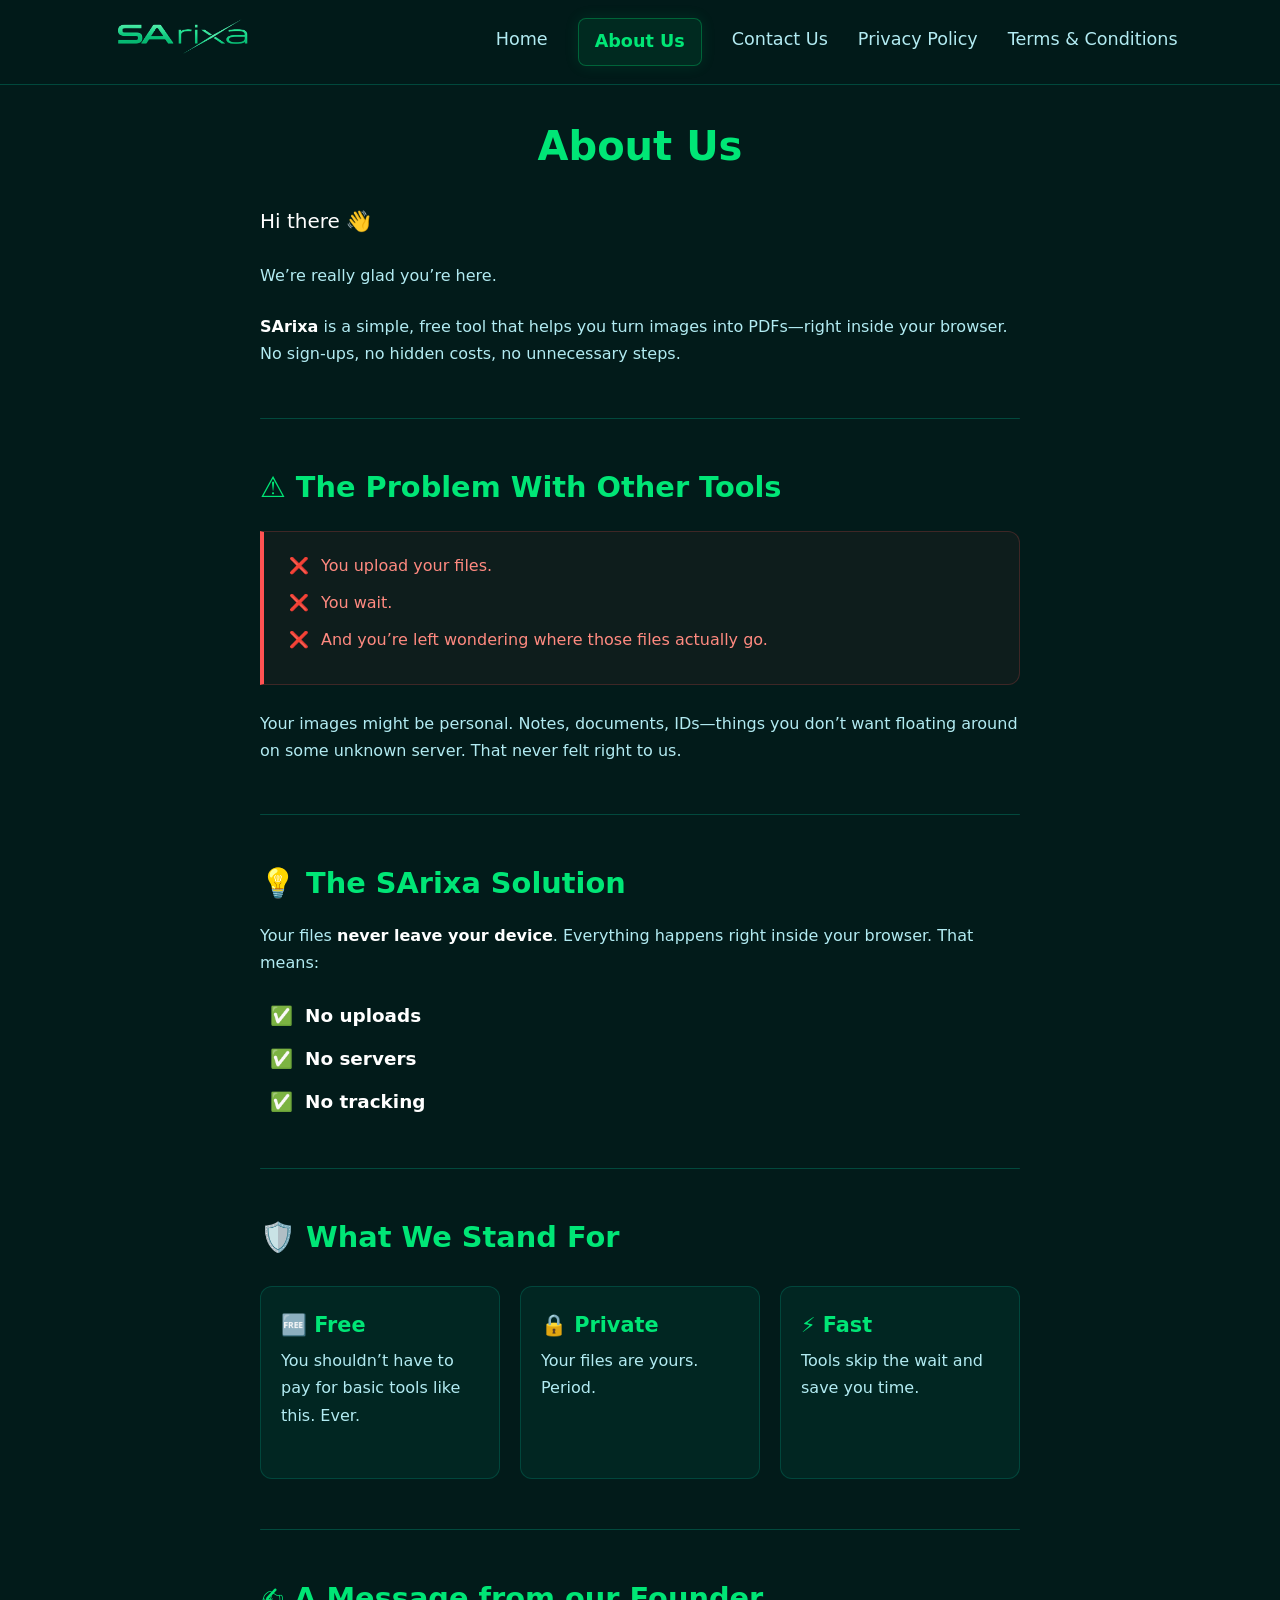
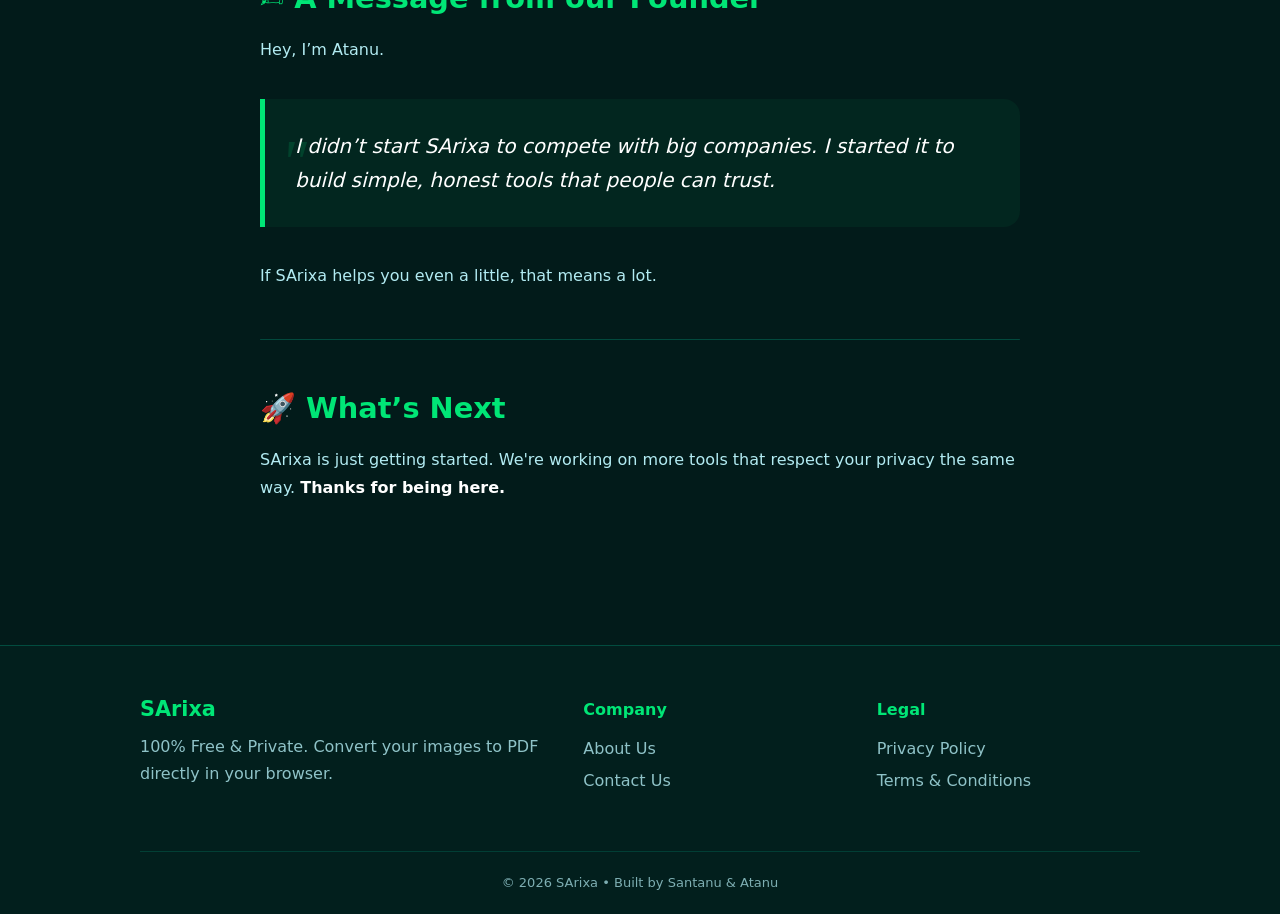
==== commit 3d85aba0: "" ====
--- a/about.html
+++ b/about.html
@@ -87,7 +87,7 @@
 
         <hr>
 
-        <h2>⚠️ The Problem</h2>
+        <h2>⚠️ The Problem With Other Tools </h2>
         <div class="problem-box">
             <ul>
                 <li>❌ <span>You upload your files.</span></li>
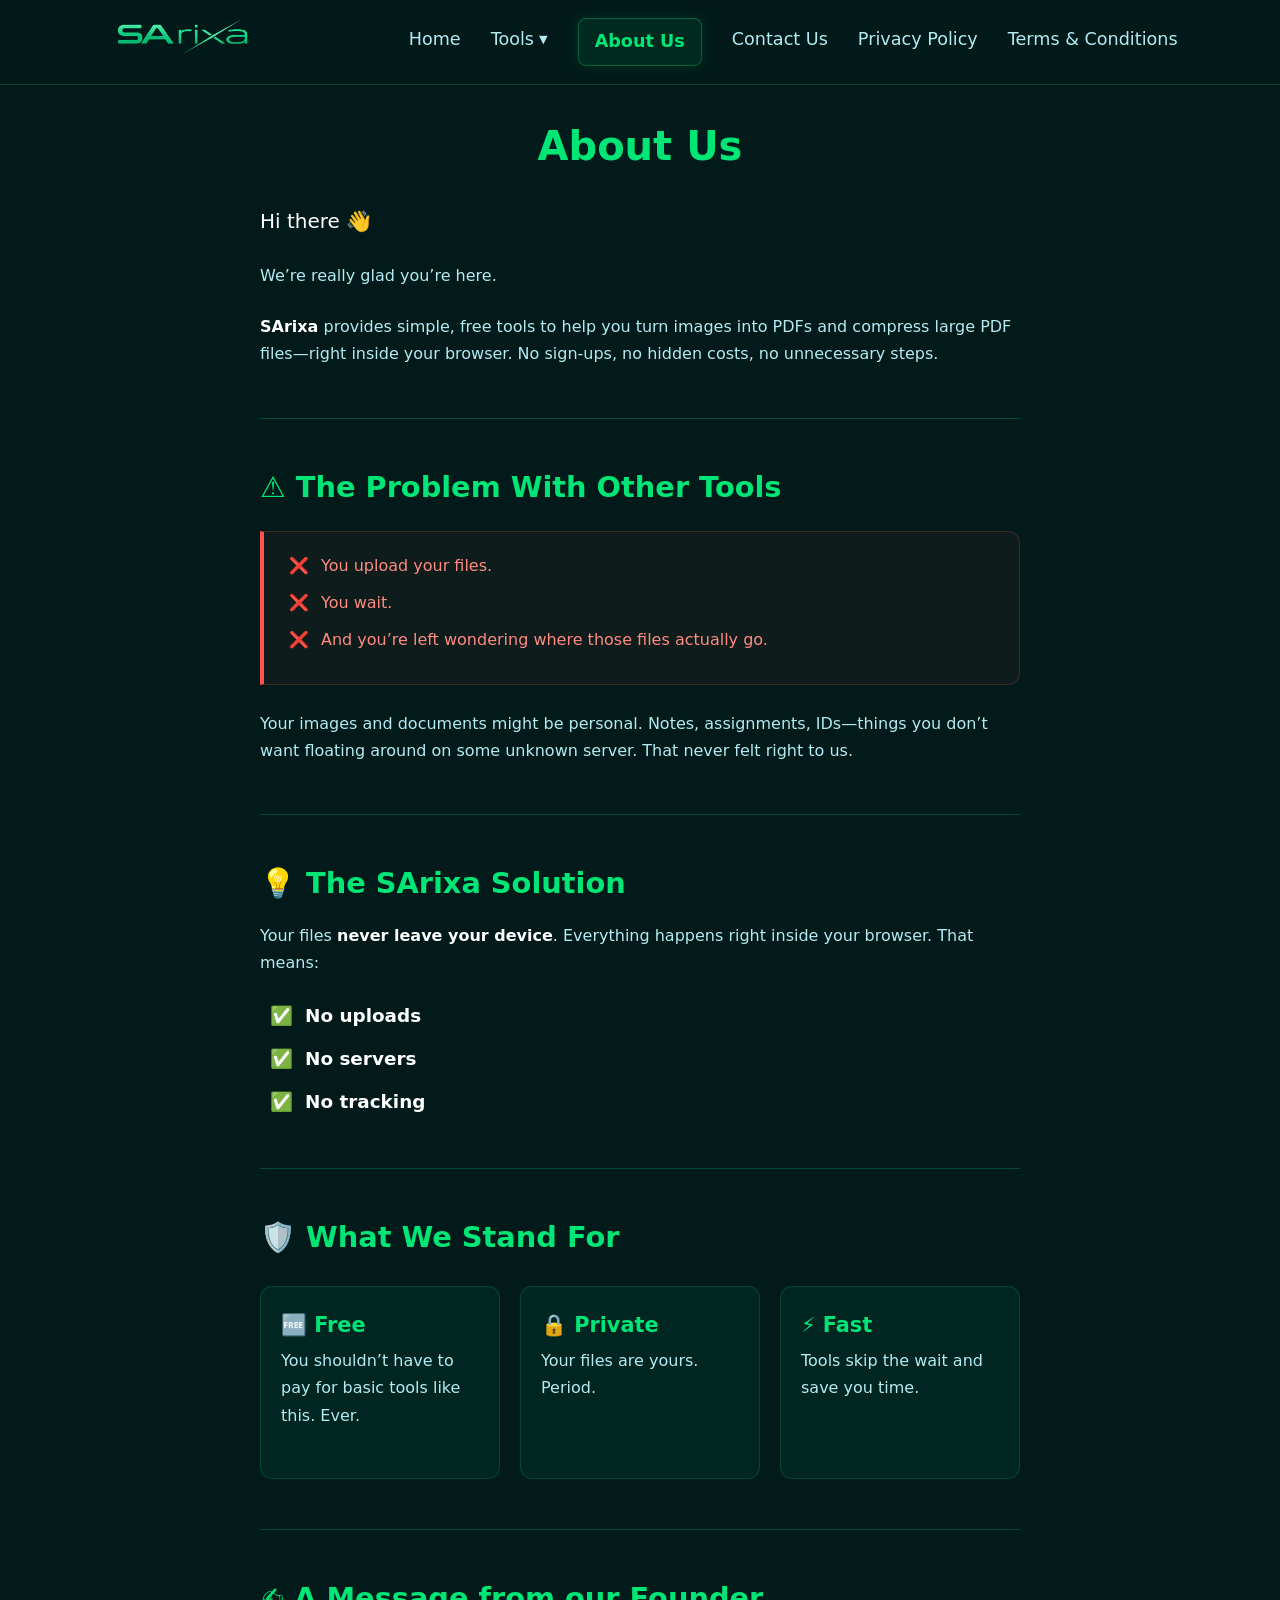
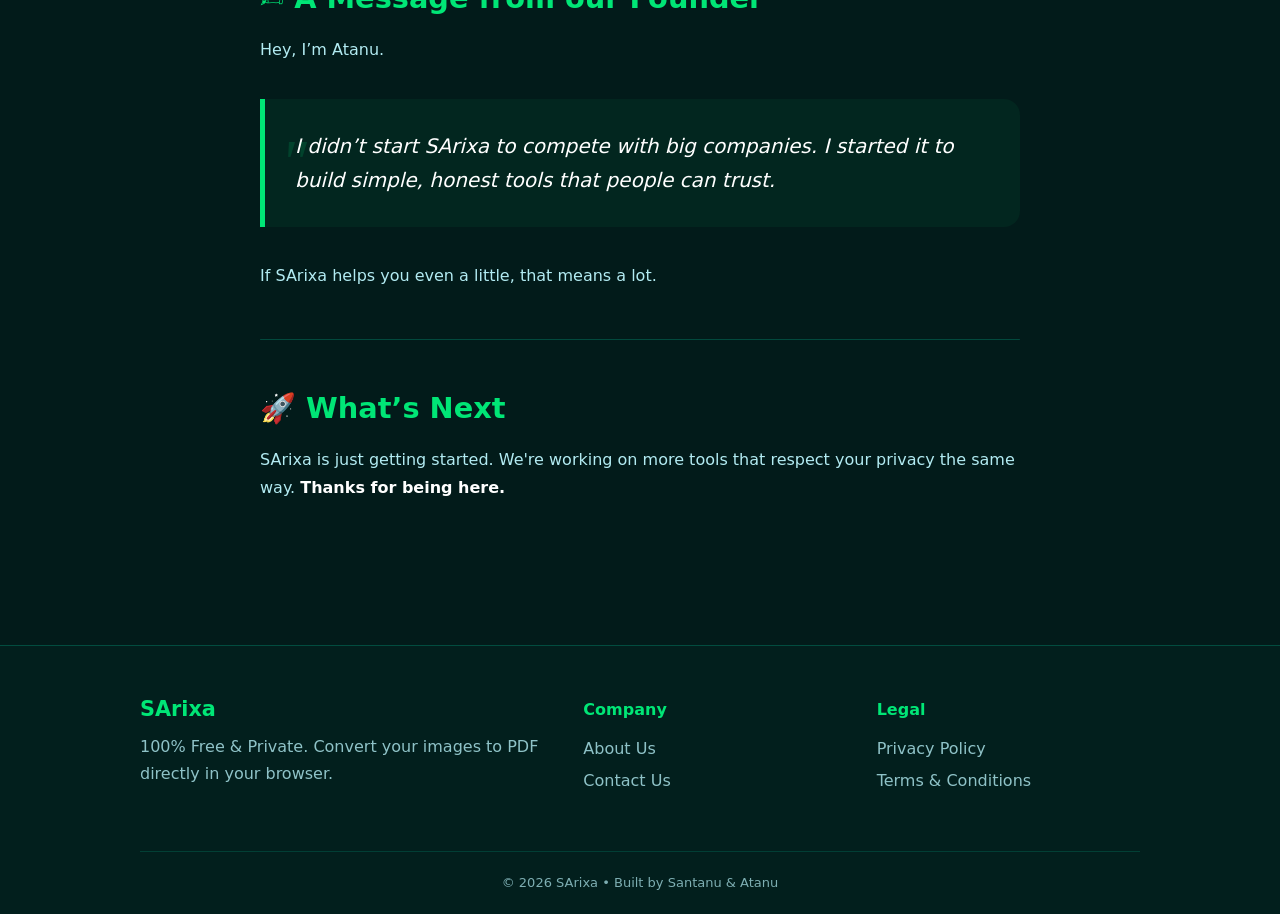
==== commit 531968a5: "Add files via upload" ====
--- a/about.html
+++ b/about.html
@@ -5,11 +5,11 @@
     <meta name="viewport" content="width=device-width, initial-scale=1.0">
     
     <title>About Us • SArixa</title>
-    <meta name="description" content="Learn more about SArixa, a 100% free and private image to PDF converter. Built with privacy in mind, processing files entirely in your browser.">
+    <meta name="description" content="Learn more about SArixa, a 100% free and private PDF tools platform. Built with privacy in mind, processing files entirely in your browser without uploads.">
     <link rel="canonical" href="https://sarixa-tools.vercel.app/about.html">
     
     <meta property="og:title" content="About Us • SArixa">
-    <meta property="og:description" content="Learn more about SArixa, a 100% free and private image to PDF converter. Built with privacy in mind.">
+    <meta property="og:description" content="Learn more about SArixa, a 100% free and private PDF tools platform. Built with privacy in mind.">
     <meta property="og:type" content="website">
     <meta property="og:url" content="https://sarixa-tools.vercel.app/about.html">
     <meta property="og:image" content="https://sarixa-tools.vercel.app/assets/SArixa_logo.png">
@@ -23,10 +23,19 @@
         "name": "SArixa",
         "url": "https://sarixa-tools.vercel.app/",
         "logo": "https://sarixa-tools.vercel.app/assets/Main_logo.png",
-        "description": "SArixa is a 100% private, free Image to PDF converter. Processing happens directly in your browser.",
+        "description": "SArixa is a 100% private, free PDF tools platform. Processing happens directly in your browser.",
         "founder": { "@type": "Person", "name": "Atanu" }
       }
     }
+    </script>
+
+        <script async src="https://www.googletagmanager.com/gtag/js?id=G-TC8FR721KT"></script>
+    <script>
+      window.dataLayer = window.dataLayer || [];
+      function gtag(){dataLayer.push(arguments);}
+      gtag('js', new Date());
+
+      gtag('config', 'G-TC8FR721KT');
     </script>
     
     <link rel="stylesheet" href="css/global.css">
@@ -60,19 +69,33 @@
 <body>
 
     <header class="navbar">
-       <div class="logo">
+      <div class="logo">
         <a href="index.html">
          <img src="assets/SArixa_logo.png" alt="SArixa Logo" width="160" height="40" fetchpriority="high">
         </a>
       </div>
       
-      <div class="hamburger">
-          <span></span><span></span><span></span>
+      <div class="hamburger" id="hamburger-btn">
+          <span></span>
+          <span></span>
+          <span></span>
       </div>
 
        <nav id="nav-links">
          <a href="index.html">Home</a>
-         <a href="about.html">About Us</a>
+         
+         <div class="dropdown">
+           <a href="javascript:void(0);" class="dropdown-trigger" id="toolsBtn">
+             Tools <span class="arrow">▼</span>
+           </a>
+           <div class="dropdown-menu" id="toolsMenu">
+              <a href="./tools/img-to-pdf.html" class="dropdown-item">Image to PDF</a>
+              <a href="./tools/compress-pdf.html" class="dropdown-item">Compress PDF</a>
+              <div class="dropdown-footer">More tools coming soon... ✨</div>
+           </div>
+         </div>
+
+         <a href="about.html" class="active">About Us</a>
          <a href="contact.html">Contact Us</a>
          <a href="privacy.html">Privacy Policy</a>
          <a href="terms.html">Terms & Conditions</a>
@@ -83,7 +106,7 @@
         <h1>About Us</h1>
         <p class="intro-lead">Hi there 👋</p>
         <p>We’re really glad you’re here.</p>
-        <p><strong>SArixa</strong> is a simple, free tool that helps you turn images into PDFs—right inside your browser. No sign-ups, no hidden costs, no unnecessary steps.</p>
+        <p><strong>SArixa</strong> provides simple, free tools to help you turn images into PDFs and compress large PDF files—right inside your browser. No sign-ups, no hidden costs, no unnecessary steps.</p>
 
         <hr>
 
@@ -96,7 +119,7 @@
             </ul>
         </div>
 
-        <p>Your images might be personal. Notes, documents, IDs—things you don’t want floating around on some unknown server. That never felt right to us.</p>
+        <p>Your images and documents might be personal. Notes, assignments, IDs—things you don’t want floating around on some unknown server. That never felt right to us.</p>
 
         <hr>
 
--- a/css/global.css
+++ b/css/global.css
@@ -1,24 +1,48 @@
+/* ==========================================================================
+   1. GLOBAL RESETS & VARIABLES (Master Core)
+   ========================================================================== */
 :root {
-    --bg-color: #021b1a; --text-main: #b2ebf2; --text-bright: #ffffff;
-    --accent-primary: #00e676; --accent-secondary: #ff5252;
-}
-
-* { box-sizing: border-box; margin: 0; padding: 0; }
-
-body {
-    background-color: var(--bg-color); color: var(--text-main);
-    font-family: system-ui, -apple-system, sans-serif;
-    line-height: 1.7; overflow-x: hidden; -webkit-font-smoothing: antialiased;
-}
-
-/* =========================================
-   NAVBAR (DESKTOP)
-========================================= */
+    --bg-color: #021b1a; 
+    --text-main: #b2ebf2; 
+    --text-bright: #ffffff;
+    --accent-primary: #00e676; 
+    --accent-secondary: #ff5252;
+}
+
+* { 
+    box-sizing: border-box; 
+    margin: 0; 
+    padding: 0; 
+}
+
+html, body {
+    width: 100%;
+    max-width: 100vw;
+    overflow-x: hidden !important; 
+    background-color: var(--bg-color); 
+    color: var(--text-main);
+    font-family: 'Inter', system-ui, -apple-system, sans-serif;
+    line-height: 1.7; 
+    -webkit-font-smoothing: antialiased;
+}
+
+
+/* ==========================================================================
+   2. NAVBAR SYSTEM (Desktop Active Shapes Look)
+   ========================================================================== */
 .navbar {
-    display: flex; justify-content: space-between; align-items: center;
-    padding: 18px 8%; border-bottom: 1px solid rgba(0, 255, 200, 0.2);
-    background: rgba(2, 27, 26, 0.95); backdrop-filter: blur(10px);
-    position: fixed; top: 0; left: 0; width: 100%; z-index: 1000;
+    display: flex; 
+    justify-content: space-between; 
+    align-items: center;
+    padding: 18px 8%; 
+    border-bottom: 1px solid rgba(0, 255, 200, 0.2);
+    background: rgba(2, 27, 26, 0.95); 
+    backdrop-filter: blur(10px);
+    position: fixed; 
+    top: 0; 
+    left: 0; 
+    width: 100%; 
+    z-index: 1000;
     transition: transform 0.3s ease-in-out;
 }
 
@@ -27,25 +51,48 @@
 }
 
 .logo img { height: 40px; width: 160px; object-fit: contain; aspect-ratio: 4 / 1; }
-
-.navbar nav { display: flex; align-items: center; gap: 30px; }
-
-.navbar nav a {
-    color: var(--text-main); text-decoration: none; font-size: 1.1rem;
-    position: relative; padding-bottom: 5px; transition: 0.3s;
+.logo h2 {
+    color: var(--text-bright); 
+    font-size: 24px; 
+    font-weight: 800;
+}
+
+.navbar nav {
+    display: flex; 
+    align-items: center; 
+    gap: 30px; 
+}
+
+/* PC BUTTON STYLES */
+.navbar nav a,
+.dropdown-trigger {
+    color: var(--text-main); 
+    text-decoration: none; 
+    font-size: 1.1rem;
+    position: relative; 
+    padding-bottom: 5px; 
+    transition: 0.3s;
+    border: none;
+    background: transparent;
 }
 
 /* Magic Line (Hover State) */
-.navbar nav a::after {
+.navbar nav a::after,
+.dropdown-trigger::after {
     content: ''; position: absolute; bottom: 0; left: 50%;
     transform: translateX(-50%); width: 0; height: 2px;
     background-color: var(--accent-primary); transition: 0.3s;
 }
-.navbar nav a:hover::after { width: 100%; }
-.navbar nav a:hover { color: var(--accent-primary); }
-
-/* Distinct Active State */
-.navbar nav a.active {
+
+.navbar nav a:hover::after,
+.dropdown-trigger:hover::after { width: 100%; }
+
+.navbar nav a:hover,
+.dropdown-trigger:hover { color: var(--accent-primary); }
+
+/* Distinct Active State for Main Navbar Items */
+.navbar nav a.active,
+.dropdown-trigger.active {
     color: var(--accent-primary) !important; 
     font-weight: 700;
     background: rgba(0, 230, 118, 0.08); 
@@ -54,51 +101,318 @@
     border-radius: 8px;
     box-shadow: 0 0 15px rgba(0, 230, 118, 0.1); 
 }
-.navbar nav a.active::after {
-    display: none; /* Hide magic line on active page */
-}
-
-/* Hamburger Icon */
-.hamburger { display: none; flex-direction: column; cursor: pointer; gap: 5px; z-index: 1001; }
-.hamburger span { width: 25px; height: 3px; background: var(--accent-primary); border-radius: 3px; transition: 0.3s; }
-
-/* =========================================
-   FOOTER
-========================================= */
-.footer { background: rgba(0, 255, 200, 0.02); border-top: 1px solid rgba(0, 255, 200, 0.2); padding: 50px 20px 20px; margin-top: 40px; }
-.footer-container { max-width: 1000px; margin: 0 auto; display: flex; flex-wrap: wrap; justify-content: space-between; gap: 30px; }
-.footer-col { flex: 1 1 150px; } .brand-col { flex: 1 1 300px; }
+
+.navbar nav a.active::after,
+.dropdown-trigger.active::after {
+    display: none; 
+}
+
+
+/* ==========================================================================
+   3. DROPDOWN PLATFORM SUBS (PC Version Styles)
+   ========================================================================== */
+.dropdown {
+    position: relative;
+    display: inline-block;
+}
+
+.dropdown-trigger {
+    cursor: pointer;
+    display: flex;
+    align-items: center;
+    gap: 5px;
+}
+
+.arrow {
+    font-size: 0.7rem;
+    transition: transform 0.3s ease;
+}
+
+.dropdown.active .arrow {
+    transform: rotate(180deg);
+}
+
+.dropdown-menu {
+    position: absolute;
+    top: 100%;
+    left: 0;
+    width: 220px;
+    background: #012f28;
+    border: 1px solid var(--accent-primary);
+    border-radius: 12px;
+    padding: 8px; 
+    box-shadow: 0 10px 30px rgba(0,0,0,0.5);
+    display: none;
+    z-index: 1000;
+    margin-top: 15px;
+}
+
+.dropdown.active .dropdown-menu {
+    display: block;
+    animation: slideDown 0.3s ease-out;
+}
+
+.dropdown-item {
+    display: flex;
+    align-items: center;
+    padding: 10px 16px;
+    margin-bottom: 5px; 
+    color: #fff;
+    text-decoration: none;
+    font-size: 0.95rem;
+    border-radius: 8px; 
+    transition: background 0.2s, color 0.2s, transform 0.2s;
+    border: 1px solid transparent;
+    background: transparent;
+}
+
+.dropdown-item:last-child {
+    margin-bottom: 0; 
+}
+
+.dropdown-item:hover {
+    background: rgba(0, 230, 118, 0.1);
+    color: var(--accent-primary);
+}
+
+.dropdown-item::after {
+    display: none !important; 
+}
+
+/* 🔥 MAGIC GLOW: Distinct Active State for Dropdown Tool Items */
+.dropdown-item.active {
+    color: var(--accent-primary) !important;
+    font-weight: 700;
+    background: rgba(0, 230, 118, 0.15) !important;
+    border: 1px solid rgba(0, 230, 118, 0.3);
+    box-shadow: 0 0 12px rgba(0, 230, 118, 0.2);
+    transform: scale(1.03); /* Ektu boro hobe */
+}
+
+.dropdown-footer {
+    padding: 10px 16px 2px 16px;
+    border-top: 1px solid rgba(0, 230, 118, 0.2);
+    margin-top: 8px;
+    font-size: 0.8rem;
+    color: #9be7d8;
+    font-style: italic;
+}
+
+@keyframes slideDown {
+    from { opacity: 0; transform: translateY(-10px); }
+    to { opacity: 1; transform: translateY(0); }
+}
+
+
+/* ==========================================================================
+   4. HAMBURGER MOBILE MENU BUTTONS
+   ========================================================================== */
+.hamburger {
+    display: none; 
+    flex-direction: column; 
+    gap: 5px; 
+    cursor: pointer;
+    background: none; 
+    border: none; 
+    outline: none;
+    z-index: 1001;
+}
+
+.hamburger span {
+    display: block; 
+    width: 25px; 
+    height: 3px; 
+    background: var(--accent-primary);
+    border-radius: 3px; 
+    transition: 0.3s ease-in-out;
+}
+
+
+/* ==========================================================================
+   5. GLOBAL FOOTER PLATFORM (Structured Column Grids)
+   ========================================================================== */
+.footer {
+    background: rgba(0, 255, 200, 0.02); 
+    border-top: 1px solid rgba(0, 255, 200, 0.2); 
+    padding: 50px 20px 20px; 
+    margin-top: 40px; 
+}
+
+.footer-container {
+    max-width: 1000px; 
+    margin: 0 auto; 
+    display: flex; 
+    flex-wrap: wrap; 
+    justify-content: space-between; 
+    gap: 30px; 
+}
+
+.footer-col { flex: 1 1 150px; } 
+.brand-col { flex: 1 1 300px; }
+
 .footer h3, .footer h4 { margin: 0 0 10px 0; color: var(--accent-primary); }
 .footer p, .footer a { color: var(--text-main); text-decoration: none; opacity: 0.8; transition: 0.3s; }
 .footer a:hover { color: var(--accent-primary); opacity: 1; }
 .footer ul { list-style: none; line-height: 2; }
 .footer-bottom { max-width: 1000px; margin: 40px auto 0; padding-top: 20px; border-top: 1px solid rgba(0, 255, 200, 0.2); text-align: center; font-size: 13px; opacity: 0.7; }
 
-/* =========================================
-   MOBILE RESPONSIVE (NAVBAR)
-========================================= */
+
+/* ==========================================================================
+   6. RESPONSIVE MEDIA BREAKPOINTS (Responsive Shape Updates)
+   ========================================================================== */
 @media (max-width: 900px) {
-    .hamburger { display: flex; }
+    .hamburger { 
+        display: flex; 
+    }
+    
     .navbar nav {
-        position: absolute; top: 100%; left: 0; width: 100%;
-        background: #021b1a; flex-direction: column; gap: 10px;
-        padding: 0; max-height: 0; overflow: hidden; opacity: 0;
-        transition: 0.4s ease-in-out; border-bottom: 0 solid rgba(0, 255, 200, 0.2);
-    }
-    .navbar nav.active { max-height: 400px; padding: 20px 0; opacity: 1; border-bottom: 1px solid rgba(0, 255, 200, 0.2); }
-    .navbar nav a {
-        width: 80%; text-align: center; padding: 10px; border: 1px solid rgba(0, 255, 200, 0.4);
-        border-radius: 8px; background: rgba(0, 255, 200, 0.05); font-weight: 500;
-    }
-    .navbar nav a::after { display: none; }
-    
-    /* Hover state for mobile */
-    .navbar nav a:hover { background: rgba(0, 255, 200, 0.15); transform: translateY(-2px); }
-    
-    /* Distinct Active state for mobile */
-    .navbar nav a.active { 
+        position: absolute; 
+        top: 100%; 
+        left: 0; 
+        width: 100%;
+        background: #021b1a; 
+        flex-direction: column; 
+        gap: 10px; 
+        padding: 0; 
+        max-height: 0; 
+        overflow: hidden; 
+        opacity: 0;
+        transition: max-height 0.4s ease-in-out, opacity 0.4s ease-in-out; 
+        border-bottom: 0 solid rgba(0, 255, 200, 0.2);
+    }
+    
+    .navbar nav.active { 
+        max-height: 450px !important; 
+        padding: 20px 0; 
+        opacity: 1; 
+        border-bottom: 1px solid rgba(0, 255, 200, 0.2); 
+        overflow-y: auto;
+    }
+    
+    .navbar nav.active:has(.dropdown.active) {
+        max-height: 680px !important;
+    }
+
+    /* MOBILE BUTTON STYLES */
+    .navbar nav a,
+    .dropdown-trigger {
+        width: 80%; 
+        text-align: center; 
+        padding: 10px; 
+        border: 1px solid rgba(0, 255, 200, 0.4);
+        border-radius: 8px; 
+        background: rgba(0, 255, 200, 0.05); 
+        font-weight: 500;
+        box-sizing: border-box;
+        display: inline-block;
+        margin: 0 auto;
+    }
+
+    .dropdown {
+        display: block;
+        width: 100%;
+        margin: 0;
+        text-align: center;
+    }
+
+    .dropdown-trigger {
+        display: flex;
+        justify-content: center;
+        align-items: center;
+        gap: 5px;
+        width: 80%;
+        margin: 0 auto;
+    }
+
+    .arrow {
+        display: inline-block;
+        margin-left: 5px;
+    }
+
+    .navbar nav a::after,
+    .dropdown-trigger::after { display: none; }
+    
+    .navbar nav a:hover,
+    .dropdown-trigger:hover { 
+        background: rgba(0, 255, 200, 0.15); 
+        transform: translateY(-2px); 
+    }
+    
+    .navbar nav a.active,
+    .dropdown-trigger.active { 
         background: rgba(0, 230, 118, 0.2) !important; 
         border-color: var(--accent-primary) !important; 
         transform: scale(1.05); 
     }
+
+    /* Mobile Accordion Drawer Shell Layout */
+    .dropdown-menu {
+        position: static;
+        width: 75%; 
+        max-width: 240px; 
+        margin: 0 auto; 
+        box-sizing: border-box;
+        box-shadow: none;
+        background: rgba(0, 230, 118, 0.04); 
+        border: none;
+        border-radius: 8px;
+        
+        padding: 0;
+        max-height: 0;
+        opacity: 0;
+        overflow: hidden;
+        display: block; 
+        transition: max-height 0.3s ease-in-out, opacity 0.2s ease-in-out, margin 0.3s ease-in-out;
+    }
+
+    .dropdown.active .dropdown-menu {
+        max-height: 200px; 
+        opacity: 1;
+        padding: 6px; 
+        margin: 8px auto;
+        border: 1px solid rgba(0, 230, 118, 0.15);
+    }
+
+    .dropdown-item {
+        display: flex;
+        justify-content: center; 
+        align-items: center;
+        padding: 12px 10px;
+        margin-bottom: 4px; 
+        width: 100%;
+        color: #fff;
+        font-size: 0.95rem;
+        box-sizing: border-box;
+        text-align: center;
+        border: 1px solid transparent; 
+        background: transparent;
+        margin: 0 auto 4px auto;
+        transform: none; 
+        border-radius: 6px;
+        transition: all 0.3s ease;
+    }
+    
+    .dropdown-item:last-child {
+        margin-bottom: 0; 
+    }
+    
+    .dropdown-item:hover {
+        transform: none; 
+        background: rgba(0, 230, 118, 0.08);
+    }
+
+    /* 🔥 MAGIC GLOW FOR MOBILE: Distinct Active State for Dropdown Tool Items */
+    .dropdown-item.active {
+        color: var(--accent-primary) !important;
+        font-weight: 700;
+        background: rgba(0, 230, 118, 0.15) !important;
+        border: 1px solid rgba(0, 230, 118, 0.3) !important;
+        box-shadow: 0 0 10px rgba(0, 230, 118, 0.15);
+        transform: scale(1.03) !important;
+    }
+
+    .dropdown-footer {
+        padding: 10px 0 2px 0;
+        text-align: center;
+    }
 }
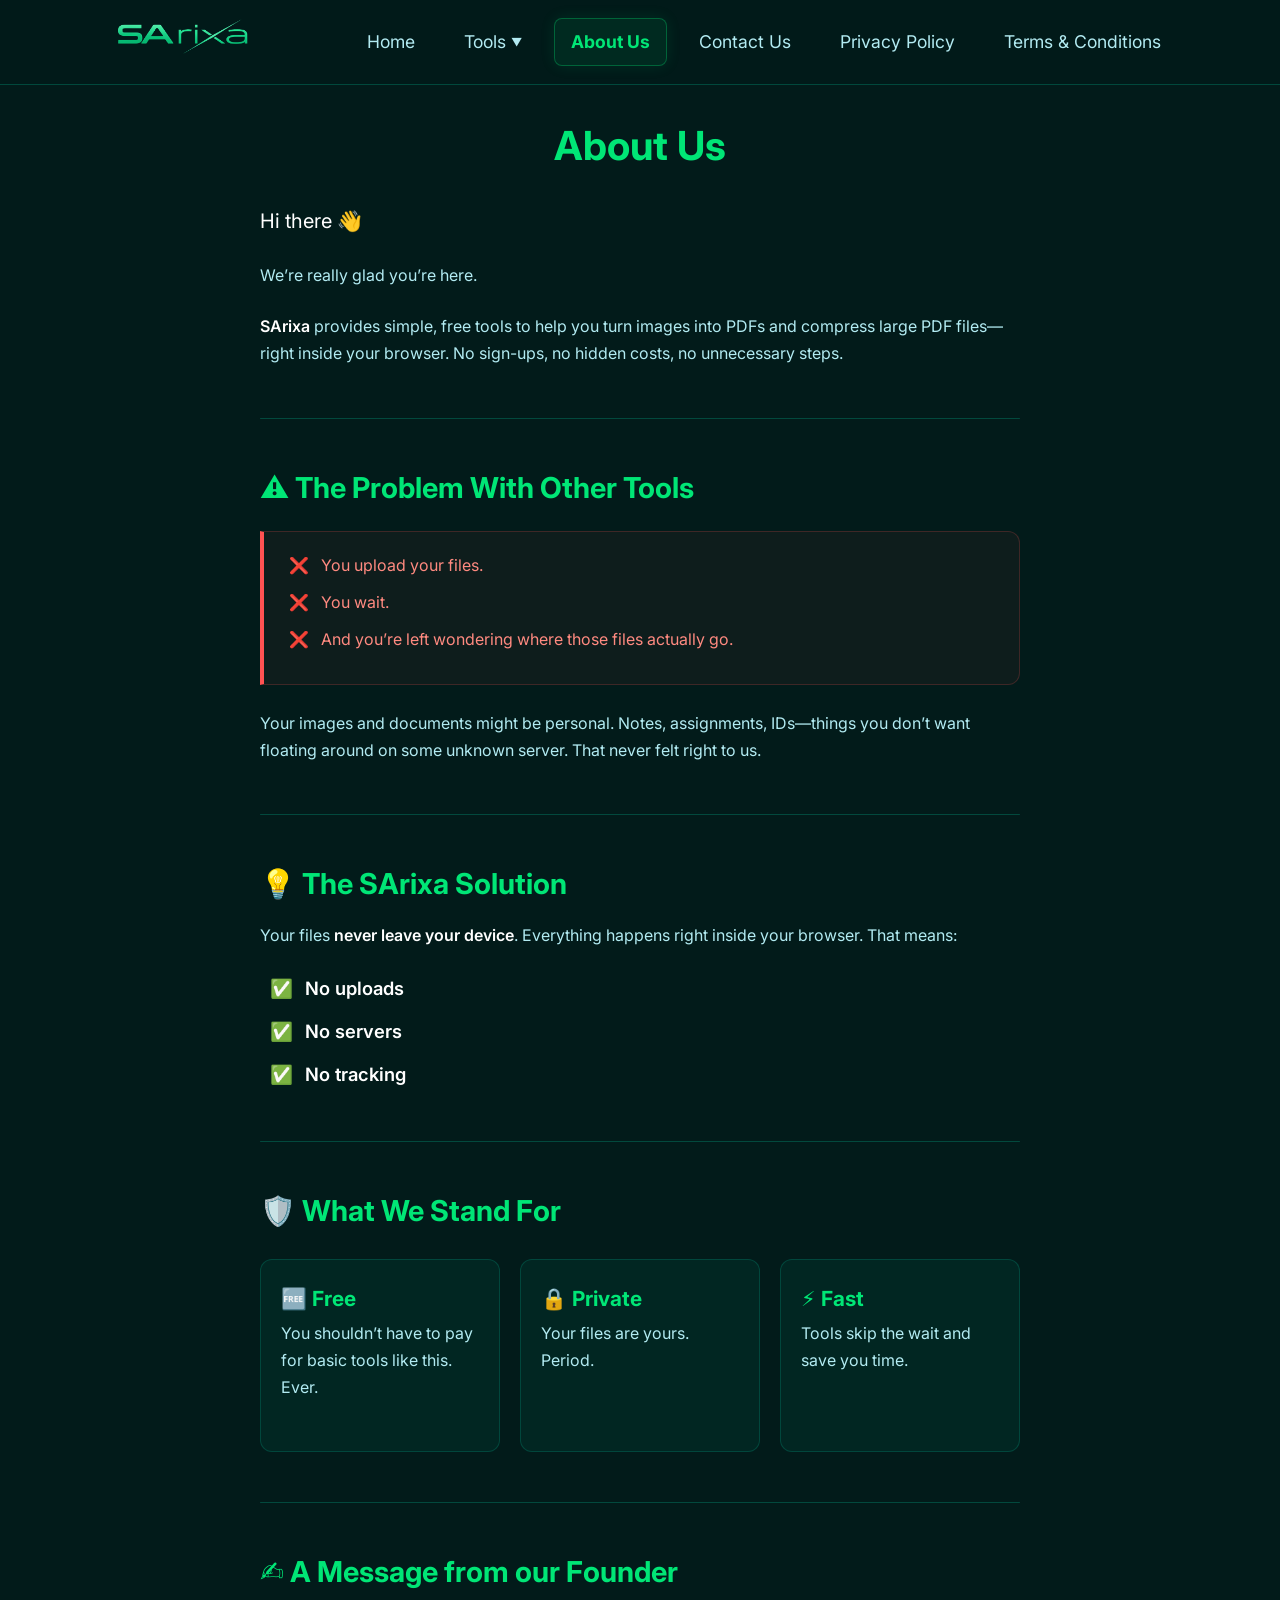
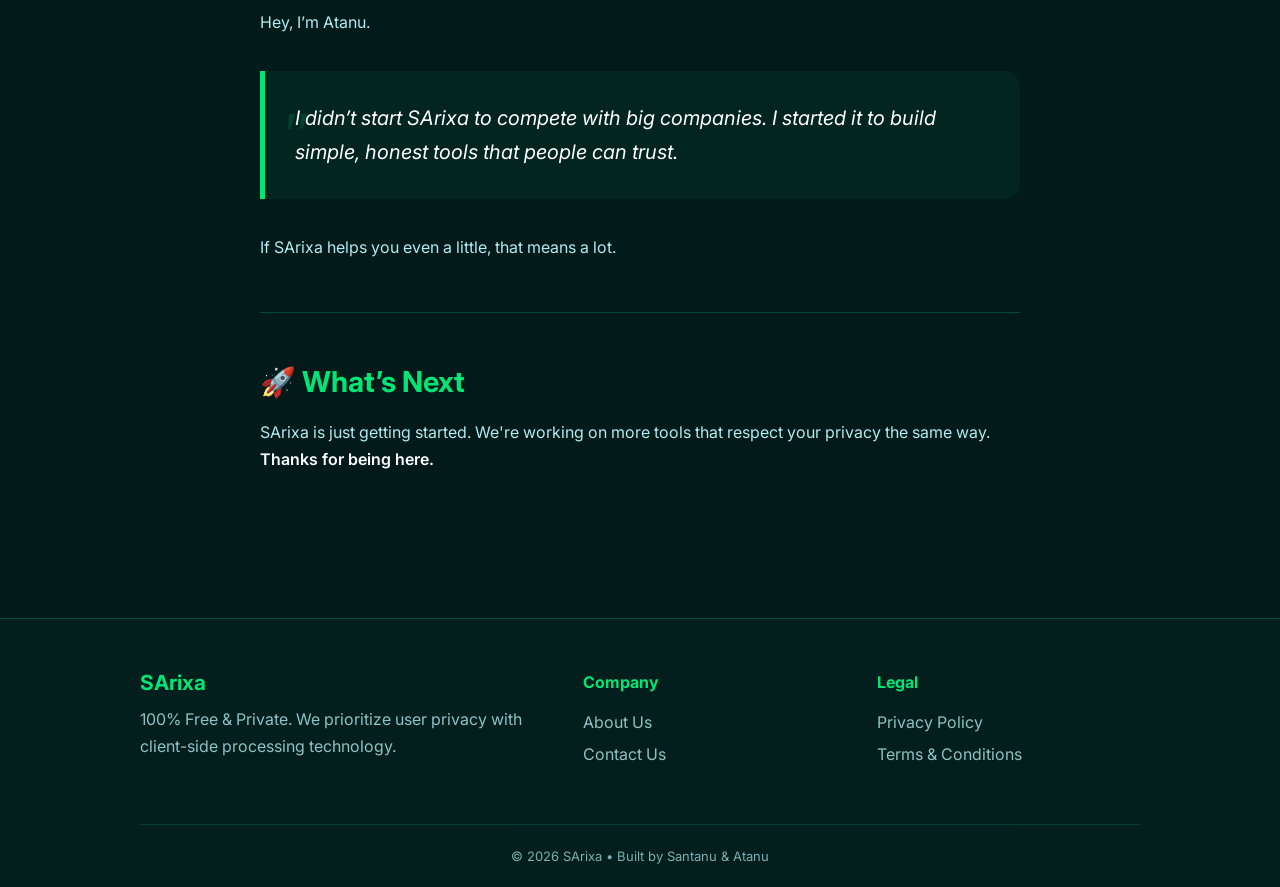
==== commit 837ea14a: "Add files via upload" ====
--- a/about.html
+++ b/about.html
@@ -29,12 +29,11 @@
     }
     </script>
 
-        <script async src="https://www.googletagmanager.com/gtag/js?id=G-TC8FR721KT"></script>
+    <script async src="https://www.googletagmanager.com/gtag/js?id=G-TC8FR721KT"></script>
     <script>
       window.dataLayer = window.dataLayer || [];
       function gtag(){dataLayer.push(arguments);}
       gtag('js', new Date());
-
       gtag('config', 'G-TC8FR721KT');
     </script>
     
@@ -68,39 +67,7 @@
 </head>
 <body>
 
-    <header class="navbar">
-      <div class="logo">
-        <a href="index.html">
-         <img src="assets/SArixa_logo.png" alt="SArixa Logo" width="160" height="40" fetchpriority="high">
-        </a>
-      </div>
-      
-      <div class="hamburger" id="hamburger-btn">
-          <span></span>
-          <span></span>
-          <span></span>
-      </div>
-
-       <nav id="nav-links">
-         <a href="index.html">Home</a>
-         
-         <div class="dropdown">
-           <a href="javascript:void(0);" class="dropdown-trigger" id="toolsBtn">
-             Tools <span class="arrow">▼</span>
-           </a>
-           <div class="dropdown-menu" id="toolsMenu">
-              <a href="./tools/img-to-pdf.html" class="dropdown-item">Image to PDF</a>
-              <a href="./tools/compress-pdf.html" class="dropdown-item">Compress PDF</a>
-              <div class="dropdown-footer">More tools coming soon... ✨</div>
-           </div>
-         </div>
-
-         <a href="about.html" class="active">About Us</a>
-         <a href="contact.html">Contact Us</a>
-         <a href="privacy.html">Privacy Policy</a>
-         <a href="terms.html">Terms & Conditions</a>
-       </nav>
-    </header>
+    <div id="navbar-placeholder"></div>
 
     <main class="container">
         <h1>About Us</h1>
@@ -165,23 +132,7 @@
         <p>SArixa is just getting started. We're working on more tools that respect your privacy the same way. <strong>Thanks for being here.</strong></p>
     </main>
 
-    <footer class="footer">
-        <div class="footer-container">
-            <div class="footer-col brand-col">
-                <h3>SArixa</h3>
-                <p>100% Free & Private. Convert your images to PDF directly in your browser.</p>
-            </div>
-            <div class="footer-col">
-                <h4>Company</h4>
-                <ul><li><a href="about.html">About Us</a></li><li><a href="contact.html">Contact Us</a></li></ul>
-            </div>
-            <div class="footer-col">
-                <h4>Legal</h4>
-                <ul><li><a href="privacy.html">Privacy Policy</a></li><li><a href="terms.html">Terms & Conditions</a></li></ul>
-            </div>
-        </div>
-        <div class="footer-bottom">© 2026 SArixa • Built by Santanu & Atanu</div>
-    </footer>
+    <div id="footer-placeholder"></div>
 
     <script src="js/global.js" defer></script>
 </body>
--- a/css/global.css
+++ b/css/global.css
@@ -1,6 +1,8 @@
 /* ==========================================================================
-   1. GLOBAL RESETS & VARIABLES (Master Core)
-   ========================================================================== */
+   1. GLOBAL RESETS & VARIABLES (Master Core with Global Font Import)
+   ========================================================================== */
+@import url('https://fonts.googleapis.com/css2?family=Inter:wght@400;500;600;700;800&display=swap');
+
 :root {
     --bg-color: #021b1a; 
     --text-main: #b2ebf2; 
@@ -60,45 +62,47 @@
 .navbar nav {
     display: flex; 
     align-items: center; 
-    gap: 30px; 
-}
-
-/* PC BUTTON STYLES */
+    gap: 15px; /* Optimised spacing for button elements */
+}
+
+/* PC BUTTON STYLES (Fixed Layout Shift Glitch) */
 .navbar nav a,
 .dropdown-trigger {
     color: var(--text-main); 
     text-decoration: none; 
     font-size: 1.1rem;
     position: relative; 
-    padding-bottom: 5px; 
-    transition: 0.3s;
-    border: none;
+    padding: 8px 16px; /* Base padding matching active state */
+    border: 1px solid transparent; /* Transparent border prevents sizing jumps */
+    border-radius: 8px;
+    transition: all 0.3s ease;
     background: transparent;
-}
-
-/* Magic Line (Hover State) */
+    display: inline-block;
+}
+
+/* Magic Line (Hover State Adjustment) */
 .navbar nav a::after,
 .dropdown-trigger::after {
-    content: ''; position: absolute; bottom: 0; left: 50%;
+    content: ''; position: absolute; bottom: 4px; left: 50%;
     transform: translateX(-50%); width: 0; height: 2px;
     background-color: var(--accent-primary); transition: 0.3s;
 }
 
 .navbar nav a:hover::after,
-.dropdown-trigger:hover::after { width: 100%; }
+.dropdown-trigger:hover::after { width: 70%; }
 
 .navbar nav a:hover,
-.dropdown-trigger:hover { color: var(--accent-primary); }
-
-/* Distinct Active State for Main Navbar Items */
+.dropdown-trigger:hover { 
+    color: var(--accent-primary); 
+}
+
+/* Distinct Active State for Main Navbar Items (Pixel-Perfect) */
 .navbar nav a.active,
 .dropdown-trigger.active {
     color: var(--accent-primary) !important; 
     font-weight: 700;
     background: rgba(0, 230, 118, 0.08); 
-    padding: 8px 16px; 
-    border: 1px solid rgba(0, 230, 118, 0.3); 
-    border-radius: 8px;
+    border-color: rgba(0, 230, 118, 0.3); 
     box-shadow: 0 0 15px rgba(0, 230, 118, 0.1); 
 }
 
@@ -186,7 +190,11 @@
     background: rgba(0, 230, 118, 0.15) !important;
     border: 1px solid rgba(0, 230, 118, 0.3);
     box-shadow: 0 0 12px rgba(0, 230, 118, 0.2);
-    transform: scale(1.03); /* Ektu boro hobe */
+    transform: scale(1.03); 
+}
+
+.dropdown-menu .dropdown-item.active::after {
+    display: none !important;
 }
 
 .dropdown-footer {
@@ -401,7 +409,7 @@
         background: rgba(0, 230, 118, 0.08);
     }
 
-    /* 🔥 MAGIC GLOW FOR MOBILE: Distinct Active State for Dropdown Tool Items */
+    /* Magic Glow For Mobile Dropdown Item Switch */
     .dropdown-item.active {
         color: var(--accent-primary) !important;
         font-weight: 700;
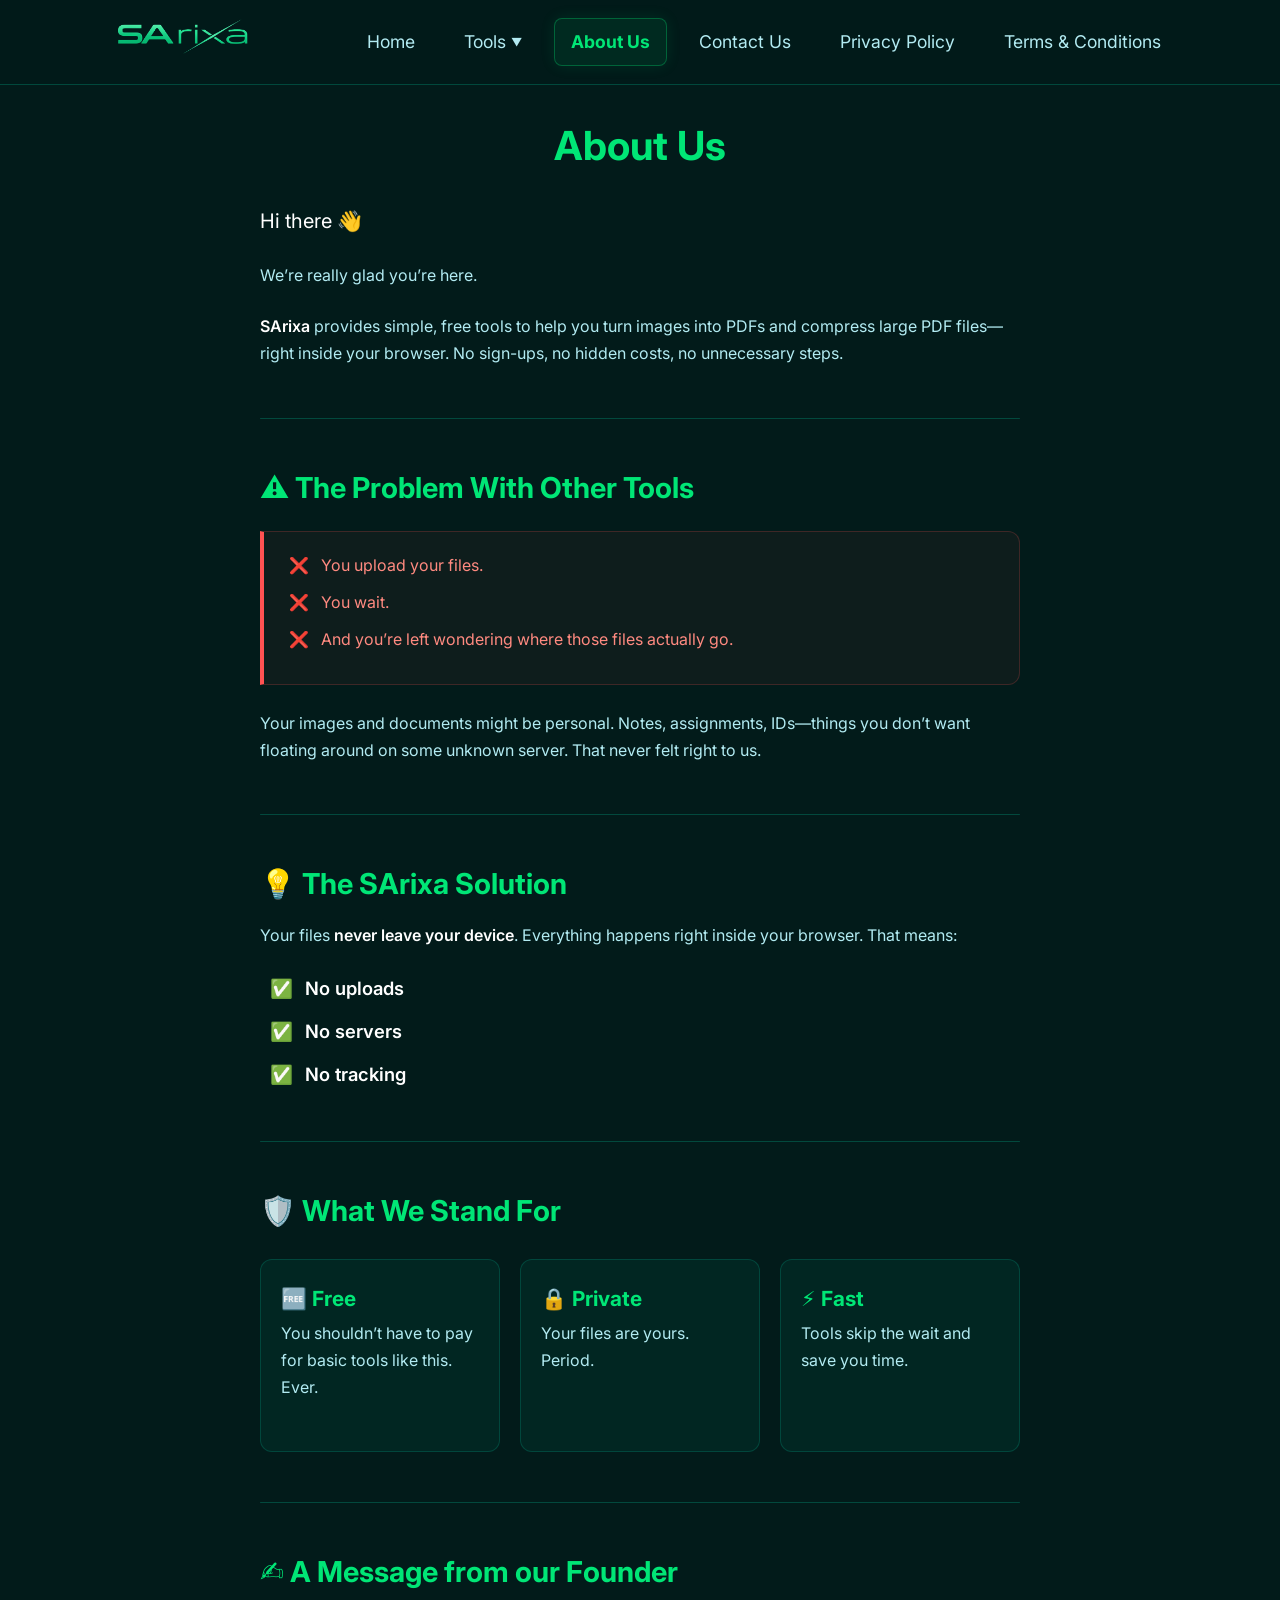
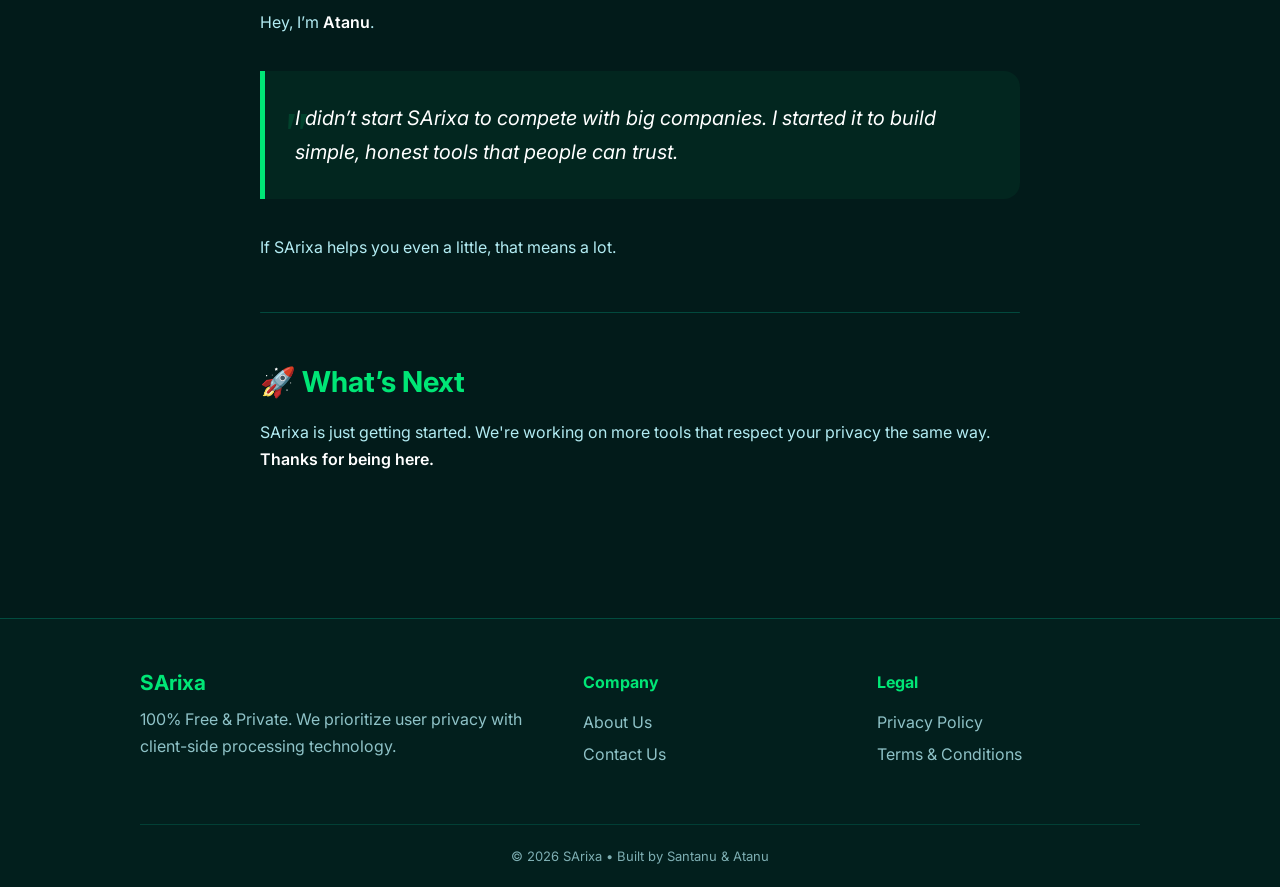
==== commit b494153f: "Add files via upload" ====
--- a/about.html
+++ b/about.html
@@ -43,26 +43,136 @@
     <link rel="preload" href="assets/SArixa_logo.png" as="image" fetchpriority="high">
     
     <style>
-        /* About Us Page Specific Styles */
-        .container { max-width: 800px; margin: 0 auto; padding: 120px 20px 80px; }
-        h1, h2, h3 { color: var(--accent-primary, #00e676); line-height: 1.3; margin-bottom: 1.2rem; font-weight: 700; }
-        h1 { font-size: 2.5rem; margin-bottom: 2rem; text-align: center; }
-        h2 { font-size: 1.8rem; margin-top: 1rem; display: flex; align-items: center; gap: 10px; }
-        h3 { font-size: 1.3rem; margin-bottom: 0.5rem; }
-        p { margin-bottom: 1.5rem; }
-        strong, b { color: var(--text-bright, #fff); font-weight: 600; }
-        hr { border: none; border-top: 1px solid rgba(0, 255, 200, 0.2); margin: 50px 0; border-radius: 2px; }
-        .problem-box { background: var(--warning-bg, rgba(255, 82, 82, 0.05)); border: 1px solid var(--warning-border, rgba(255, 82, 82, 0.2)); border-left: 4px solid var(--accent-secondary, #ff5252); border-radius: 0 12px 12px 0; padding: 20px 25px; margin: 25px 0; }
-        .problem-box ul { list-style: none; padding-left: 0; }
-        .problem-box li { margin-bottom: 10px; display: flex; align-items: flex-start; gap: 12px; color: #ff8a80; }
-        .solution-list { list-style: none; margin: 20px 0 25px 0; padding-left: 10px; }
-        .solution-list li { margin-bottom: 12px; display: flex; align-items: center; gap: 12px; font-size: 1.15rem; }
-        .values-grid { display: grid; grid-template-columns: repeat(auto-fit, minmax(220px, 1fr)); gap: 20px; margin: 30px 0; }
-        .value-card { background: var(--card-bg, rgba(0, 255, 200, 0.05)); border: 1px solid var(--card-border, rgba(0, 255, 200, 0.15)); border-radius: 12px; padding: 25px 20px; transition: transform 0.2s ease; }
-        .value-card:hover { transform: translateY(-3px); border-color: rgba(0, 255, 200, 0.3); }
-        .highlight-quote { background: rgba(0, 230, 118, 0.05); border-left: 5px solid var(--accent-primary, #00e676); border-radius: 0 16px 16px 0; padding: 30px; margin: 35px 0; font-size: 1.25rem; font-style: italic; color: var(--text-bright, #fff); position: relative; }
-        .highlight-quote::before { content: '"'; position: absolute; top: 10px; left: 15px; font-size: 4rem; color: rgba(0, 230, 118, 0.15); font-family: Georgia, serif; }
-        .intro-lead { font-size: 1.25rem; color: var(--text-bright, #fff); }
+.container {
+    max-width: 800px;
+    margin: 0 auto;
+    padding: 120px 20px 80px;
+}
+
+h1, h2, h3 {
+    color: var(--accent-primary);
+    line-height: 1.3;
+    margin-bottom: 1.2rem;
+    font-weight: 700;
+}
+
+h1 {
+    font-size: 2.5rem;
+    margin-bottom: 2rem;
+    text-align: center;
+}
+
+h2 {
+    font-size: 1.8rem;
+    margin-top: 1rem;
+    display: flex;
+    align-items: center;
+    gap: 10px;
+}
+
+h3 {
+    font-size: 1.3rem;
+    margin-bottom: 0.5rem;
+}
+
+p {
+    margin-bottom: 1.5rem;
+}
+
+strong, b {
+    color: var(--text-bright);
+    font-weight: 600;
+}
+
+hr {
+    border: none;
+    border-top: 1px solid rgba(0, 255, 200, 0.2);
+    margin: 50px 0;
+    border-radius: 2px;
+}
+
+.problem-box {
+    background: rgba(255, 82, 82, 0.05);
+    border: 1px solid rgba(255, 82, 82, 0.2);
+    border-left: 4px solid var(--accent-secondary);
+    border-radius: 0 12px 12px 0;
+    padding: 20px 25px;
+    margin: 25px 0;
+}
+
+.problem-box ul {
+    list-style: none;
+    padding-left: 0;
+}
+
+.problem-box li {
+    margin-bottom: 10px;
+    display: flex;
+    align-items: flex-start;
+    gap: 12px;
+    color: #ff8a80;
+}
+
+.solution-list {
+    list-style: none;
+    margin: 20px 0 25px 0;
+    padding-left: 10px;
+}
+
+.solution-list li {
+    margin-bottom: 12px;
+    display: flex;
+    align-items: center;
+    gap: 12px;
+    font-size: 1.15rem;
+}
+
+.values-grid {
+    display: grid;
+    grid-template-columns: repeat(auto-fit, minmax(220px, 1fr));
+    gap: 20px;
+    margin: 30px 0;
+}
+
+.value-card {
+    background: rgba(0, 255, 200, 0.05);
+    border: 1px solid rgba(0, 255, 200, 0.15);
+    border-radius: 12px;
+    padding: 25px 20px;
+    transition: transform 0.2s ease, border-color 0.2s ease;
+}
+
+.value-card:hover {
+    transform: translateY(-3px);
+    border-color: rgba(0, 255, 200, 0.3);
+}
+
+.highlight-quote {
+    background: rgba(0, 230, 118, 0.05);
+    border-left: 5px solid var(--accent-primary);
+    border-radius: 0 16px 16px 0;
+    padding: 30px;
+    margin: 35px 0;
+    font-size: 1.25rem;
+    font-style: italic;
+    color: var(--text-bright);
+    position: relative;
+}
+
+.highlight-quote::before {
+    content: '"';
+    position: absolute;
+    top: 10px;
+    left: 15px;
+    font-size: 4rem;
+    color: rgba(0, 230, 118, 0.15);
+    font-family: Georgia, serif;
+}
+
+.intro-lead {
+    font-size: 1.25rem;
+    color: var(--text-bright);
+}
     </style>
 </head>
 <body>
@@ -120,7 +230,7 @@
         <hr>
 
         <h2>✍️ A Message from our Founder</h2>
-        <p>Hey, I’m Atanu.</p>
+        <p>Hey, I’m <strong>Atanu</strong>.</p>
         <blockquote class="highlight-quote">
             I didn’t start SArixa to compete with big companies. I started it to build simple, honest tools that people can trust.
         </blockquote>
--- a/css/global.css
+++ b/css/global.css
@@ -1,8 +1,8 @@
+@import url('https://fonts.googleapis.com/css2?family=Inter:wght@400;500;600;700;800&display=swap');
+
 /* ==========================================================================
-   1. GLOBAL RESETS & VARIABLES (Master Core with Global Font Import)
+   1. GLOBAL RESETS & VARIABLES 
    ========================================================================== */
-@import url('https://fonts.googleapis.com/css2?family=Inter:wght@400;500;600;700;800&display=swap');
-
 :root {
     --bg-color: #021b1a; 
     --text-main: #b2ebf2; 
@@ -20,7 +20,7 @@
 html, body {
     width: 100%;
     max-width: 100vw;
-    overflow-x: hidden !important; 
+    overflow-x: hidden; 
     background-color: var(--bg-color); 
     color: var(--text-main);
     font-family: 'Inter', system-ui, -apple-system, sans-serif;
@@ -28,9 +28,8 @@
     -webkit-font-smoothing: antialiased;
 }
 
-
 /* ==========================================================================
-   2. NAVBAR SYSTEM (Desktop Active Shapes Look)
+   2. NAVBAR SYSTEM (Desktop Styles)
    ========================================================================== */
 .navbar {
     display: flex; 
@@ -52,7 +51,12 @@
     transform: translateY(-100%);
 }
 
-.logo img { height: 40px; width: 160px; object-fit: contain; aspect-ratio: 4 / 1; }
+.logo img { 
+    height: 40px; 
+    width: 160px; 
+    object-fit: contain; 
+}
+
 .logo h2 {
     color: var(--text-bright); 
     font-size: 24px; 
@@ -62,41 +66,46 @@
 .navbar nav {
     display: flex; 
     align-items: center; 
-    gap: 15px; /* Optimised spacing for button elements */
-}
-
-/* PC BUTTON STYLES (Fixed Layout Shift Glitch) */
+    gap: 15px; 
+}
+
 .navbar nav a,
 .dropdown-trigger {
     color: var(--text-main); 
     text-decoration: none; 
     font-size: 1.1rem;
     position: relative; 
-    padding: 8px 16px; /* Base padding matching active state */
-    border: 1px solid transparent; /* Transparent border prevents sizing jumps */
+    padding: 8px 16px; 
+    border: 1px solid transparent; 
     border-radius: 8px;
     transition: all 0.3s ease;
     background: transparent;
     display: inline-block;
 }
 
-/* Magic Line (Hover State Adjustment) */
 .navbar nav a::after,
 .dropdown-trigger::after {
-    content: ''; position: absolute; bottom: 4px; left: 50%;
-    transform: translateX(-50%); width: 0; height: 2px;
-    background-color: var(--accent-primary); transition: 0.3s;
+    content: ''; 
+    position: absolute; 
+    bottom: 4px; 
+    left: 50%;
+    transform: translateX(-50%); 
+    width: 0; 
+    height: 2px;
+    background-color: var(--accent-primary); 
+    transition: 0.3s;
 }
 
 .navbar nav a:hover::after,
-.dropdown-trigger:hover::after { width: 70%; }
+.dropdown-trigger:hover::after { 
+    width: 70%; 
+}
 
 .navbar nav a:hover,
 .dropdown-trigger:hover { 
     color: var(--accent-primary); 
 }
 
-/* Distinct Active State for Main Navbar Items (Pixel-Perfect) */
 .navbar nav a.active,
 .dropdown-trigger.active {
     color: var(--accent-primary) !important; 
@@ -107,13 +116,12 @@
 }
 
 .navbar nav a.active::after,
-.dropdown-trigger.active::after {
+.dropdown-trigger.active::after { 
     display: none; 
 }
 
-
 /* ==========================================================================
-   3. DROPDOWN PLATFORM SUBS (PC Version Styles)
+   3. DROPDOWN & INNER MENU STYLES
    ========================================================================== */
 .dropdown {
     position: relative;
@@ -127,24 +135,24 @@
     gap: 5px;
 }
 
-.arrow {
-    font-size: 0.7rem;
-    transition: transform 0.3s ease;
-}
-
-.dropdown.active .arrow {
-    transform: rotate(180deg);
+.arrow { 
+    font-size: 0.7rem; 
+    transition: transform 0.3s ease; 
+}
+
+.dropdown.active .arrow { 
+    transform: rotate(180deg); 
 }
 
 .dropdown-menu {
     position: absolute;
     top: 100%;
     left: 0;
-    width: 220px;
+    width: 240px;
     background: #012f28;
     border: 1px solid var(--accent-primary);
     border-radius: 12px;
-    padding: 8px; 
+    padding: 10px 8px; 
     box-shadow: 0 10px 30px rgba(0,0,0,0.5);
     display: none;
     z-index: 1000;
@@ -156,11 +164,74 @@
     animation: slideDown 0.3s ease-out;
 }
 
+/* Nav Search Feature Styles (Always Open) */
+.nav-search-container {
+    display: flex;
+    align-items: center;
+    margin: 0 5px 10px 5px;
+    padding: 8px 12px;
+    border-radius: 8px;
+    background: rgba(0, 255, 200, 0.05);
+    border: 1px solid rgba(0, 230, 118, 0.4);
+    transition: all 0.3s ease;
+}
+
+.nav-search-container:focus-within {
+    border-color: var(--accent-primary);
+    box-shadow: 0 0 10px rgba(0, 230, 118, 0.15);
+    background: rgba(0, 255, 200, 0.08);
+}
+
+.nav-search-icon {
+    display: flex;
+    align-items: center;
+    justify-content: center;
+    color: var(--accent-primary);
+    margin-right: 8px;
+}
+
+#nav-tool-search {
+    width: 100%;
+    border: none;
+    background: transparent;
+    color: var(--text-bright);
+    font-size: 0.95rem;
+    outline: none;
+    padding: 0;
+}
+
+#nav-tool-search::placeholder {
+    color: #9be7d8;
+    opacity: 0.6;
+}
+
+/* Scrollable Tools Box */
+.nav-tools-list {
+    display: flex;
+    flex-direction: column;
+    gap: 5px;
+    max-height: 220px;
+    overflow-y: auto;
+    padding-right: 4px; 
+}
+
+/* Custom Scrollbar for Tools Box */
+.nav-tools-list::-webkit-scrollbar { 
+    width: 4px; 
+}
+.nav-tools-list::-webkit-scrollbar-track { 
+    background: rgba(0,0,0,0.2); 
+    border-radius: 4px; 
+}
+.nav-tools-list::-webkit-scrollbar-thumb { 
+    background: rgba(0, 230, 118, 0.5); 
+    border-radius: 4px; 
+}
+
 .dropdown-item {
     display: flex;
     align-items: center;
-    padding: 10px 16px;
-    margin-bottom: 5px; 
+    padding: 10px 14px;
     color: #fff;
     text-decoration: none;
     font-size: 0.95rem;
@@ -170,40 +241,28 @@
     background: transparent;
 }
 
-.dropdown-item:last-child {
-    margin-bottom: 0; 
-}
-
 .dropdown-item:hover {
     background: rgba(0, 230, 118, 0.1);
     color: var(--accent-primary);
 }
 
-.dropdown-item::after {
-    display: none !important; 
-}
-
-/* 🔥 MAGIC GLOW: Distinct Active State for Dropdown Tool Items */
 .dropdown-item.active {
     color: var(--accent-primary) !important;
     font-weight: 700;
     background: rgba(0, 230, 118, 0.15) !important;
     border: 1px solid rgba(0, 230, 118, 0.3);
     box-shadow: 0 0 12px rgba(0, 230, 118, 0.2);
-    transform: scale(1.03); 
-}
-
-.dropdown-menu .dropdown-item.active::after {
-    display: none !important;
+    transform: scale(1.02); 
 }
 
 .dropdown-footer {
-    padding: 10px 16px 2px 16px;
+    padding: 10px 10px 2px;
     border-top: 1px solid rgba(0, 230, 118, 0.2);
     margin-top: 8px;
     font-size: 0.8rem;
     color: #9be7d8;
     font-style: italic;
+    text-align: center;
 }
 
 @keyframes slideDown {
@@ -211,19 +270,21 @@
     to { opacity: 1; transform: translateY(0); }
 }
 
-
 /* ==========================================================================
-   4. HAMBURGER MOBILE MENU BUTTONS
+   4. HAMBURGER MOBILE MENU BUTTONS (WITH 'X' ANIMATION)
    ========================================================================== */
 .hamburger {
     display: none; 
     flex-direction: column; 
+    justify-content: center;
     gap: 5px; 
     cursor: pointer;
     background: none; 
     border: none; 
     outline: none;
     z-index: 1001;
+    width: 25px;
+    height: 25px;
 }
 
 .hamburger span {
@@ -232,12 +293,23 @@
     height: 3px; 
     background: var(--accent-primary);
     border-radius: 3px; 
-    transition: 0.3s ease-in-out;
-}
-
+    transition: all 0.3s ease-in-out;
+    transform-origin: center;
+}
+
+/* Magic 'X' Transformation for Hamburger */
+.hamburger.active span:nth-child(1) {
+    transform: translateY(8px) rotate(45deg);
+}
+.hamburger.active span:nth-child(2) {
+    opacity: 0;
+}
+.hamburger.active span:nth-child(3) {
+    transform: translateY(-8px) rotate(-45deg);
+}
 
 /* ==========================================================================
-   5. GLOBAL FOOTER PLATFORM (Structured Column Grids)
+   5. GLOBAL FOOTER PLATFORM
    ========================================================================== */
 .footer {
     background: rgba(0, 255, 200, 0.02); 
@@ -246,7 +318,7 @@
     margin-top: 40px; 
 }
 
-.footer-container {
+.footer-container { 
     max-width: 1000px; 
     margin: 0 auto; 
     display: flex; 
@@ -255,18 +327,50 @@
     gap: 30px; 
 }
 
-.footer-col { flex: 1 1 150px; } 
-.brand-col { flex: 1 1 300px; }
-
-.footer h3, .footer h4 { margin: 0 0 10px 0; color: var(--accent-primary); }
-.footer p, .footer a { color: var(--text-main); text-decoration: none; opacity: 0.8; transition: 0.3s; }
-.footer a:hover { color: var(--accent-primary); opacity: 1; }
-.footer ul { list-style: none; line-height: 2; }
-.footer-bottom { max-width: 1000px; margin: 40px auto 0; padding-top: 20px; border-top: 1px solid rgba(0, 255, 200, 0.2); text-align: center; font-size: 13px; opacity: 0.7; }
-
+.footer-col { 
+    flex: 1 1 150px; 
+} 
+
+.brand-col { 
+    flex: 1 1 300px; 
+}
+
+.footer h3, 
+.footer h4 { 
+    margin: 0 0 10px 0; 
+    color: var(--accent-primary); 
+}
+
+.footer p, 
+.footer a { 
+    color: var(--text-main); 
+    text-decoration: none; 
+    opacity: 0.8; 
+    transition: 0.3s; 
+}
+
+.footer a:hover { 
+    color: var(--accent-primary); 
+    opacity: 1; 
+}
+
+.footer ul { 
+    list-style: none; 
+    line-height: 2; 
+}
+
+.footer-bottom { 
+    max-width: 1000px; 
+    margin: 40px auto 0; 
+    padding-top: 20px; 
+    border-top: 1px solid rgba(0, 255, 200, 0.2); 
+    text-align: center; 
+    font-size: 13px; 
+    opacity: 0.7; 
+}
 
 /* ==========================================================================
-   6. RESPONSIVE MEDIA BREAKPOINTS (Responsive Shape Updates)
+   6. RESPONSIVE MEDIA BREAKPOINTS
    ========================================================================== */
 @media (max-width: 900px) {
     .hamburger { 
@@ -290,23 +394,18 @@
     }
     
     .navbar nav.active { 
-        max-height: 450px !important; 
+        max-height: 1000px !important; 
         padding: 20px 0; 
         opacity: 1; 
         border-bottom: 1px solid rgba(0, 255, 200, 0.2); 
         overflow-y: auto;
     }
     
-    .navbar nav.active:has(.dropdown.active) {
-        max-height: 680px !important;
-    }
-
-    /* MOBILE BUTTON STYLES */
-    .navbar nav a,
+    .navbar nav a, 
     .dropdown-trigger {
         width: 80%; 
         text-align: center; 
-        padding: 10px; 
+        padding: 12px;
         border: 1px solid rgba(0, 255, 200, 0.4);
         border-radius: 8px; 
         background: rgba(0, 255, 200, 0.05); 
@@ -316,111 +415,384 @@
         margin: 0 auto;
     }
 
-    .dropdown {
-        display: block;
-        width: 100%;
-        margin: 0;
-        text-align: center;
-    }
-
-    .dropdown-trigger {
-        display: flex;
-        justify-content: center;
-        align-items: center;
-        gap: 5px;
-        width: 80%;
-        margin: 0 auto;
-    }
-
-    .arrow {
-        display: inline-block;
-        margin-left: 5px;
-    }
-
-    .navbar nav a::after,
-    .dropdown-trigger::after { display: none; }
-    
-    .navbar nav a:hover,
+    .dropdown { 
+        display: block; 
+        width: 100%; 
+        margin: 0; 
+        text-align: center; 
+    }
+
+    .dropdown-trigger { 
+        display: flex; 
+        justify-content: center; 
+        align-items: center; 
+        gap: 8px; 
+        width: 80%; 
+        margin: 0 auto; 
+    }
+
+    .arrow { 
+        display: inline-block; 
+        margin-left: 5px; 
+    }
+
+    .navbar nav a::after, 
+    .dropdown-trigger::after { 
+        display: none; 
+    }
+
+    .navbar nav a:hover, 
     .dropdown-trigger:hover { 
         background: rgba(0, 255, 200, 0.15); 
         transform: translateY(-2px); 
     }
-    
-    .navbar nav a.active,
+
+    .navbar nav a.active, 
     .dropdown-trigger.active { 
         background: rgba(0, 230, 118, 0.2) !important; 
         border-color: var(--accent-primary) !important; 
-        transform: scale(1.05); 
-    }
-
-    /* Mobile Accordion Drawer Shell Layout */
+        transform: scale(1.02); 
+    }
+
     .dropdown-menu {
         position: static;
-        width: 75%; 
-        max-width: 240px; 
+        width: 80%; 
+        max-width: none; 
         margin: 0 auto; 
         box-sizing: border-box;
-        box-shadow: none;
-        background: rgba(0, 230, 118, 0.04); 
+        box-shadow: inset 0 2px 10px rgba(0,0,0,0.4); 
+        background: rgba(0, 0, 0, 0.3); 
         border: none;
         border-radius: 8px;
-        
         padding: 0;
         max-height: 0;
         opacity: 0;
         overflow: hidden;
-        display: block; 
-        transition: max-height 0.3s ease-in-out, opacity 0.2s ease-in-out, margin 0.3s ease-in-out;
+        display: flex;
+        flex-direction: column;
+        transition: max-height 0.4s cubic-bezier(0.16, 1, 0.3, 1), opacity 0.3s ease-in-out, margin 0.3s ease-in-out, padding 0.3s ease-in-out;
     }
 
     .dropdown.active .dropdown-menu {
-        max-height: 200px; 
+        max-height: 400px; 
         opacity: 1;
-        padding: 6px; 
-        margin: 8px auto;
-        border: 1px solid rgba(0, 230, 118, 0.15);
+        padding: 12px; 
+        margin: 8px auto 10px auto; 
+        border: 1px solid rgba(0, 255, 200, 0.15);
     }
 
     .dropdown-item {
-        display: flex;
         justify-content: center; 
-        align-items: center;
-        padding: 12px 10px;
-        margin-bottom: 4px; 
-        width: 100%;
-        color: #fff;
-        font-size: 0.95rem;
-        box-sizing: border-box;
         text-align: center;
-        border: 1px solid transparent; 
-        background: transparent;
-        margin: 0 auto 4px auto;
+        border: 1px solid rgba(0, 255, 200, 0.05); 
+        background: rgba(0, 255, 200, 0.02);
         transform: none; 
         border-radius: 6px;
-        transition: all 0.3s ease;
+    }
+
+    .dropdown-item:hover { 
+        border-color: rgba(0, 255, 200, 0.2); 
+    }
+
+    .dropdown-item.active { 
+        box-shadow: 0 0 10px rgba(0, 230, 118, 0.15); 
+        transform: scale(1.02) !important; 
     }
     
-    .dropdown-item:last-child {
-        margin-bottom: 0; 
-    }
-    
-    .dropdown-item:hover {
-        transform: none; 
-        background: rgba(0, 230, 118, 0.08);
-    }
-
-    /* Magic Glow For Mobile Dropdown Item Switch */
-    .dropdown-item.active {
-        color: var(--accent-primary) !important;
-        font-weight: 700;
-        background: rgba(0, 230, 118, 0.15) !important;
-        border: 1px solid rgba(0, 230, 118, 0.3) !important;
-        box-shadow: 0 0 10px rgba(0, 230, 118, 0.15);
-        transform: scale(1.03) !important;
-    }
-
-    .dropdown-footer {
-        padding: 10px 0 2px 0;
+    .dropdown-footer { 
+        border-top: 1px dashed rgba(0, 230, 118, 0.15); 
+        margin-top: 4px; 
+    }
+}
+
+
+
+/* ==========================================================================
+   SArixa Global Rating System Styles
+   Description: Styles for the rating reminder bar, popups, stars, and animations.
+   ========================================================================== */
+
+/* -----------------------------------------
+   1. REMINDER BAR & BUTTON
+----------------------------------------- */
+.reminder-bar {
+    width: 95%;
+    max-width: 1200px;
+    margin: -40px auto 60px auto;
+    background: rgba(0, 230, 118, 0.1);
+    border: 2px dashed #00e676;
+    padding: 15px 25px;
+    border-radius: 15px;
+    display: flex;
+    justify-content: space-between;
+    align-items: center;
+    color: #fff;
+    font-size: 1.05rem;
+    font-weight: bold;
+    box-shadow: 0 4px 15px rgba(0, 0, 0, 0.2);
+}
+
+#open-reminder-btn {
+    background: #00e676;
+    color: #012f28;
+    padding: 10px 20px;
+    border-radius: 8px;
+    font-weight: bold;
+    border: none;
+    cursor: pointer;
+    transition: 0.2s;
+    animation: glowing-btn 1.5s infinite;
+}
+
+@keyframes glowing-btn {
+    0% {
+        box-shadow: 0 0 5px rgba(0, 230, 118, 0.3);
+    }
+    50% {
+        box-shadow: 0 0 20px rgba(0, 230, 118, 0.9), 0 0 30px rgba(0, 230, 118, 0.5);
+    }
+    100% {
+        box-shadow: 0 0 5px rgba(0, 230, 118, 0.3);
+    }
+}
+
+#open-reminder-btn:hover {
+    background: #00ff84;
+    transform: translateY(-2px);
+    animation: none;
+}
+
+/* -----------------------------------------
+   2. POPUP MODALS
+----------------------------------------- */
+.popup-overlay {
+    display: none;
+    position: fixed;
+    top: 0;
+    left: 0;
+    width: 100%;
+    height: 100%;
+    background-color: rgba(0, 0, 0, 0.8);
+    align-items: center;
+    justify-content: center;
+    z-index: 9999;
+}
+
+.popup-content {
+    position: relative;
+    width: 90%;
+    max-width: 350px;
+    padding: 30px;
+    background-color: #012f28;
+    text-align: center;
+    border: 2px solid #00e676;
+    border-radius: 15px;
+    box-shadow: 0px 4px 25px rgba(0, 230, 118, 0.3);
+}
+
+.close-btn {
+    position: absolute;
+    top: 10px;
+    right: 15px;
+    color: #b2ebf2;
+    font-size: 25px;
+    font-weight: bold;
+    cursor: pointer;
+}
+
+.close-btn:hover {
+    color: #ff5252;
+}
+
+.popup-content h3 {
+    color: #00e676;
+    margin-bottom: 5px;
+}
+
+/* -----------------------------------------
+   3. RATING STARS & FEEDBACK
+----------------------------------------- */
+.rating-stars {
+    display: flex;
+    justify-content: center;
+    gap: 10px;
+    font-size: 40px;
+    cursor: pointer;
+    color: #555;
+    margin: 15px 0;
+}
+
+.rating-stars span {
+    transition: transform 0.2s ease, text-shadow 0.2s ease;
+}
+
+.rating-stars span:hover {
+    transform: scale(1.2);
+}
+
+.rating-stars span.selected {
+    color: #ffc107 !important;
+    text-shadow: 0 0 10px rgba(255, 193, 7, 0.5);
+}
+
+.popup-btn {
+    padding: 10px 20px;
+    font-size: 1rem;
+    font-weight: bold;
+    border: none;
+    border-radius: 8px;
+    cursor: pointer;
+    transition: 0.2s;
+}
+
+.popup-btn-green {
+    background-color: #00e676;
+    color: #003c2f;
+}
+
+.popup-btn-green:hover {
+    background-color: #00c853;
+}
+
+#feedback-text {
+    width: 100%;
+    height: 80px;
+    background: rgba(0, 0, 0, 0.3);
+    border: 1px solid rgba(0, 255, 200, 0.3);
+    border-radius: 8px;
+    color: #fff;
+    padding: 10px;
+    margin-top: 10px;
+    resize: none;
+}
+
+#feedback-text:focus {
+    outline: none;
+    border-color: #00e676;
+}
+
+/* -----------------------------------------
+   4. SHARE BUTTONS
+----------------------------------------- */
+.share-btns {
+    display: flex;
+    flex-direction: column;
+    gap: 10px;
+    margin-top: 15px;
+}
+
+.whatsapp-btn {
+    display: inline-block;
+    background-color: #25D366;
+    color: #ffffff;
+    padding: 10px 18px;
+    border-radius: 8px;
+    text-decoration: none;
+    font-weight: bold;
+    transition: all 0.3s ease;
+}
+
+.whatsapp-btn:hover {
+    background-color: #128C7E;
+    transform: translateY(-2px);
+}
+
+/* -----------------------------------------
+   5. SUCCESS ANIMATIONS
+----------------------------------------- */
+.success-svg {
+    display: block;
+    width: 80px;
+    height: 80px;
+    margin: 10px auto;
+    stroke: #00e676;
+    stroke-width: 4;
+    stroke-miterlimit: 10;
+    border-radius: 50%;
+    box-shadow: inset 0px 0px 0px #00e676;
+    animation: fill .4s ease-in-out .4s forwards, scale .3s ease-in-out .9s both;
+}
+
+.success-circle {
+    stroke: #00e676;
+    stroke-width: 4;
+    stroke-miterlimit: 10;
+    stroke-dasharray: 166;
+    stroke-dashoffset: 166;
+    fill: none;
+    animation: stroke 0.6s cubic-bezier(0.65, 0, 0.45, 1) forwards;
+}
+
+.success-check {
+    transform-origin: 50% 50%;
+    stroke-dasharray: 48;
+    stroke-dashoffset: 48;
+    animation: stroke 0.3s cubic-bezier(0.65, 0, 0.45, 1) 0.6s forwards;
+}
+
+@keyframes stroke {
+    100% {
+        stroke-dashoffset: 0;
+    }
+}
+
+@keyframes scale {
+    0%, 100% {
+        transform: none;
+    }
+    50% {
+        transform: scale3d(1.1, 1.1, 1);
+    }
+}
+
+@keyframes fill {
+    100% {
+        box-shadow: inset 0px 0px 0px 50px rgba(0, 230, 118, 0.1);
+    }
+}
+
+.rating-success-state {
+    flex-direction: column;
+    align-items: center;
+    padding: 10px 0;
+}
+
+/* -----------------------------------------
+   6. MOBILE RESPONSIVE
+----------------------------------------- */
+@media (max-width: 768px) {
+    .reminder-bar {
+        flex-direction: column;
         text-align: center;
-    }
+        gap: 15px;
+        margin-top: -20px;
+    }
+}
+
+/* ==========================================
+   Global Share Button 
+========================================== */
+.share-btn {
+    display: none;
+    background: #00b0ff; 
+    color: #002233;
+    font-weight: bold;
+    border: none;
+    border-radius: 10px;
+    padding: 12px 22px;
+    cursor: pointer;
+    transition: background 0.2s ease-in-out, transform 0.1s ease;
+    align-items: center;
+    justify-content: center;
+    gap: 8px;
+}
+
+.share-btn:hover:not(:disabled) {
+    background: #40c4ff;
+}
+
+.share-btn:disabled {
+    background: #555;
+    color: #222;
+    cursor: not-allowed;
 }
